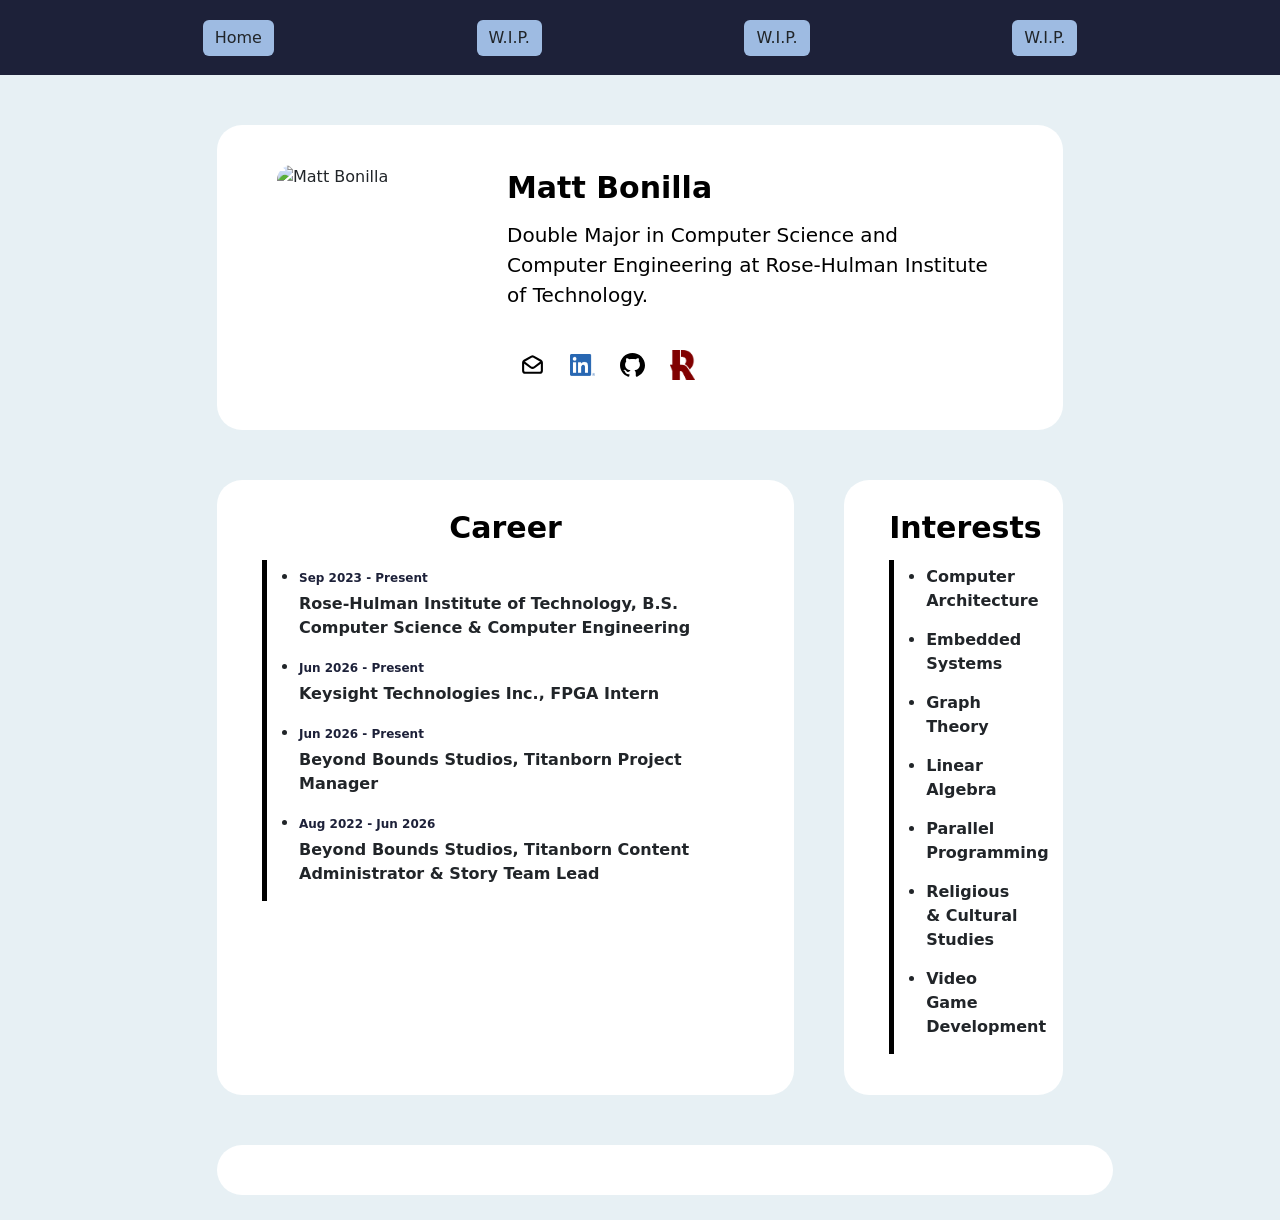
==== index.html @ 1f954455 "Refactored CSS & Added RHIT Icon" ====
<!DOCTYPE html>

<html lang="en" s>

    <!-- Head Wrapper -->
    <head>

        <!-- Encoding & Controll -->
        <meta charset="utf-8">
        <meta name="viewport" content="width=device-width, initial-scale=1">

        <!-- Bootstrap Framework -->
        <link href="https://cdn.jsdelivr.net/npm/bootstrap@5.3.8/dist/css/bootstrap.min.css" rel="stylesheet" integrity="sha384-sRIl4kxILFvY47J16cr9ZwB07vP4J8+LH7qKQnuqkuIAvNWLzeN8tE5YBujZqJLB" crossorigin="anonymous">

        <!-- CSS Scripts -->
        <!-- <link rel="stylesheet" href="/styles/details.css"> -->
        <link rel="stylesheet" href="./styles/main.css">

        <!-- Tab Bar Details -->
        <title> Welcome to my site! </title>

    </head>

    <!-- Body Wrapper -->
    <body class="mb-body">

        <!-- Navigation Bar -->
        <nav class="mb-navbar d-flex justify-content-evenly align-items-center">
            <button type="button" class="btn mb-navbar-button" onclick="scrollToSection('body-section-0')"> Home </button>
            <button type="button" class="btn mb-navbar-button" onclick="scrollToSection('body-section-1')"> W.I.P. </button>
            <button type="button" class="btn mb-navbar-button" onclick="scrollToSection('body-section-2')"> W.I.P. </button>
            <button type="button" class="btn mb-navbar-button" onclick="scrollToSection('body-section-3')"> W.I.P. </button>
        </nav>

        
        <!-- Body Content -->
        <div class="mb-body-container container-fluid" style="--bs-gutter-x: 0rem">

            <div class="mb-body-container-row">

                <!-- Intro / About Me-->
                <section class="mb-card-container-100 mb-card-visual container-fluid">
                    <div class="mb-body-container-row">
                        <img src="./images/self_portrait.jpg" alt="Matt Bonilla" title="Matt Bonilla" class="mb-img mb-img-square mb-img-square-cropped">
                        <section class="mb-am-text-container flex-grow-1">
                            <header class="mb-body-section-title"> Matt Bonilla </header>
                            <div class="d-flex flex-column">
                                <div class="mb-am-text mb-body-text"> Double Major in Computer Science and Computer Engineering at Rose-Hulman Institute of Technology. </div>
                                <nav class="mb-media-container" style="margin-top: 30px">
                                    
                                    <!-- Social Media Links & Icons -->
                                    <a href="mailto:mbonilla2023@gmail.com" title="Email" class="media-link">
                                        <img src="./images/email_icon.svg" alt="Email" class="media-icon">
                                    </a>
                                    <a href="https://www.linkedin.com/in/matthew-bonilla-7897b0318/" title="LinkedIn" class="media-link">
                                        <span class="linkedin-interactive">
                                            <img src="./images/LI-In-Bug.png" alt="LinkedIn" class="media-icon">
                                        </span> 
                                    </a>
                                    <a href="https://github.com/bonillml" title="GitHub" class="media-link">
                                        <img src="./images/GitHub_Invertocat_Black.svg" alt="GitHub" class="media-icon">
                                    </a>
                                    <a href="https://www.rose-hulman.edu/index.html" title="Rose-Hulman Institute of Technology" class="media-link">
                                        <img src="./images/RH_G_HiRes-RGB-1c.png" alt="Rose-Hulman Institute of Technology" class="media-icon">
                                    </a>
                                </nav>
                            </div>
                        </section>
                    </div>          
                </section>
            </div>

            <div class="mb-body-container-row">

                <!-- Career List -->
                <section class="mb-card-container-70 mb-card-visual mb-ci-list-container">
                    <header class="mb-body-section-title"> Career </header>
                    <ul class="mb-ci-list">
                        <li class="mb-ci-list-item">
                            <p class="mb-ci-date"> Sep 2023 - Present </p>
                            <p class="mb-ci-list-item-desc"> Rose-Hulman Institute of Technology, B.S. Computer Science & Computer Engineering</p>
                        </li>
                        <li class="mb-ci-list-item">
                            <p class="mb-ci-date"> Jun 2026 - Present </p>
                            <p class="mb-ci-list-item-desc"> Keysight Technologies Inc., FPGA Intern</p>
                        </li>
                        <li class="mb-ci-list-item">
                            <p class="mb-ci-date"> Jun 2026 - Present </p>
                            <p class="mb-ci-list-item-desc"> Beyond Bounds Studios, Titanborn Project Manager</p>
                        </li>
                        <li class="mb-ci-list-item">
                            <p class="mb-ci-date"> Aug 2022 - Jun 2026 </p>
                            <p class="mb-ci-list-item-desc"> Beyond Bounds Studios, Titanborn Content Administrator & Story Team Lead</p>
                        </li>
                    </ul>
                </section>

                <!-- Interests List -->
                <section class="mb-card-container-30 mb-card-visual mb-ci-list-container">
                    <header class="mb-body-section-title"> Interests </header>
                    <ul class="mb-ci-list">
                        <li class="mb-ci-list-item">
                            <p class="mb-ci-list-item-desc"> Computer Architecture</p>
                        </li>
                        <li class="mb-ci-list-item">
                            <p class="mb-ci-list-item-desc"> Embedded Systems</p>
                        </li>
                        <li class="mb-ci-list-item">
                            <p class="mb-ci-list-item-desc"> Graph Theory</p>
                        </li>
                        <li class="mb-ci-list-item">
                            <p class="mb-ci-list-item-desc"> Linear Algebra</p>
                        </li>
                        <li class="mb-ci-list-item">
                            <p class="mb-ci-list-item-desc"> Parallel Programming</p>
                        </li>
                        <li class="mb-ci-list-item">
                            <p class="mb-ci-list-item-desc"> Religious & Cultural Studies </p>
                        </li>
                        <li class="mb-ci-list-item">
                            <p class="mb-ci-list-item-desc"> Video Game Development</p>
                        </li>
                    </ul>
                </section>
            </div>

            <section class="mb-card-container-100 mb-card-visual container-fluid"> 

            </section>
        </div>

        <script>
            function scrollToSection(id) 
            {
                document.getElementById(id).scrollIntoView(
                {
                    behavior: 'smooth',
                    block: 'start'
                });
            }
        </script>   
    </body>



</html>
---- styles/details.css ----
/* Background Colors: Lights and Whites */

.bg-beige
{
    background-color: #f9f1e4;
}

.bg-gray
{
    background-color: #808080;
}

/* Background Colors: Blues */

.bg-blue-dark
{
    background-color: #161925;
}

.bg-blue-gray
{
    background-color: #7ea5e1;
}

.bg-blue-green
{
    background-color: #406e8e;
}

.bg-blue-navy
{
    background-color: #03396c;
}

/* Font Detailing */

.faculty-glyphic-regular 
{
    font-family: "Faculty Glyphic", sans-serif;
    font-weight: 400;
    font-style: normal;
}

.header-font-size
{
    font-size: 150%;
}

.normal-font-size
{
    font-size: 100%
}

.small-font-size
{
    font-size: 50%;
}

@media (min-width: 376px) 
{
    .header-font-size
    {
        font-size: 200%;
    }

    .normal-font-size
    {
        font-size: 150%
    }

    .small-font-size
    {
        font-size: 100%;
    }
}
---- styles/main.css ----
/* CLASSES (.) */

/* Top-of-page Navigation Bar */
.mb-navbar
{
    background-color: rgb(29, 33, 57);
    height: 75px;
    margin-bottom: 25px;
    max-width: 100vw;
    max-height: 75px;
    width: 100vw;
}

.mb-navbar-button
{
    background-color: rgb(158, 187, 226);
    border-color: black;
    border-width: 0px;
    
}

.mb-navbar-button:hover
{
    background-color: rgb(175, 133, 181);
    border-color: black;
    border-width: 0px;
    
}

/* High-Level Content Containers */

.mb-body 
{
    background-color: rgb(231, 240, 244);
    max-width: 100vw;
}

.mb-body-container
{
    display: flex;
    flex-direction: column;
    flex-wrap: wrap;
    padding: 0px 15vw;
    max-width: 100%;
}

.mb-body-container-row
{
    display: flex;
    flex-direction: row;
    flex-wrap: nowrap;
    max-width: 100%;
}

.mb-body-section-even
{
    background-color: rgb(231, 240, 244);
}

.mb-body-section-odd
{
    background-color: rgb(64, 73, 123);
}

.mb-body-section-title
{
    color: black;
    font-size: 30px;
    font-weight: bold;
    margin: 0px auto; 
    margin-bottom: 10px;
    max-width: 100%;
}

.mb-body-text
{
    color: black;
    font-size: 20px;
    font-weight: 400;
}

.mb-content-container
{
    padding: 0px 1.5vw 0px 1.5vw;
}

@media screen and (max-width: 768px) 
{
    .mb-body-container
    {
        padding: 0px 10vw;
    }

    .mb-body-container-row
    {
        align-items: center;
        flex-direction: column;
    }

    .mb-body-section-title
    {
        font-size: 25px;
        margin: 0px auto;
        text-align: center;
    }

    .mb-body-text
    {
        font-size: 15px;
    }
}

/* Home Page Card Visuals */

.mb-card-visual
{
    background-color: white;
    border-radius: 25px;
    padding: 25px 45px;
    margin: 25px 25px;
}

.mb-card-container-100
{
    max-width: calc(70vw * 1);
    width: calc(70vw * 1);
}

.mb-card-container-75
{
    max-width: calc(70vw * 0.75 - 50px);
    width: calc(70vw * 0.75 - 50px);
}

.mb-card-container-70
{
    max-width: calc(70vw * 0.7 - 50px);
    width: calc(70vw * 0.7 - 50px);
}

.mb-card-container-50
{
    max-width: calc(70vw * 0.5 - 50px);
    width: calc(70vw * 0.5 - 50px);
}
.mb-card-container-30
{
    max-width: calc(70vw * 0.3 - 50px);
    width: calc(70vw * 0.3 - 50px);
}

.mb-card-container-25
{
    max-width: calc(70vw * 0.25 - 50px);
    width: calc(70vw * 0.25 - 50px);
}

@media screen and (max-width: 768px)
{

    .mb-card-visual
    {
        padding: 25px 25px;
    }

    .mb-card-container-100, .mb-card-container-75, .mb-card-container-70, .mb-card-container-50, .mb-card-container-30, .mb-card-container-25
    {
        max-width: calc(80vw * 1);
        width: calc(80vw * 1);;
    }
}

/* About Me Section */

.mb-am-text
{
    max-width: 50vw;
    overflow-wrap: break-word;
}

.mb-am-text-container
{
    margin: 15px;
    max-width: 100%;
}

@media screen and (max-width: 768px)
{

    .mb-am-text
    {
        margin: 0px auto;
        max-width: 75vw;
        text-align: center;
    }

    .mb-am-text-container
    {
        margin: 15px;
    }
}

/* Images */

.mb-img 
{
    border-radius: 15px;
    margin: 15px;
    width: 100%;
}

.mb-img-square 
{
    aspect-ratio: 1;
    max-height: 200px;
    max-width: 200px;
}

.mb-img-square-full
{
    object-fit: fill;
}

.mb-img-square-cropped
{
    object-fit: cover;
    object-position: center center;
}

@media screen and (max-width: 768px)
{
    .mb-img
    {
        margin: 0px 1.5vw;
        margin-top: 25px;
    }
}

/* Contact Me / Social Medias */

.mb-media-container
{
    display: flex;
    flex-direction: row;
    justify-content: left;
    max-width: 100%;
}

.media-icon
{
    min-width: 21px;
    width: 25px;
}

.linkedin-interactive
{
    align-items: center;
    cursor: pointer !important;
    display:inline-flex;
    justify-content: center;
    pointer-events: none;
}

.media-link
{
    align-items: center;
    aspect-ratio: 1;
    border: 2px solid transparent;
    border-radius: 50%;
    display: inline-flex;
    justify-content: center;
    transition: border-color 0.3s ease, background-color 0.3s ease;
    width: 50px;
}

.media-link:hover, .media-link:focus
{
    background-color: rgba(0, 0, 0, 0.05);
    border-color: black;
    outline: none;
}

@media screen and (max-width: 768px) 
{
    .mb-media-container
    {
        justify-content: center;
    }
}

/* Careers & Interests */

.mb-ci-date 
{
    color: rgb(29, 33, 57);
    font-size: 12px;
    font-weight: bold;
    margin: 5px 0px
}

.mb-ci-list 
{
    border-left-color: black;
    border-left-style: solid;
    border-left-width: 5px;
}

.mb-ci-list-item 
{
    margin-bottom: 15px;
    max-width: 50vw;
}

.mb-ci-list-item-desc 
{

    font-size: 16px;
    font-weight: bold;
    margin: 5px 0px;
}

.mb-ci-list-container 
{

    /* align-items: center; */
    display: flex;
    flex: 1 1 0;
    flex-direction: column;
}

@media screen and (max-width: 768px)
{
    .mb-ci-list-container
    {
        align-items: start;
    }
}

/* IDs (#) */
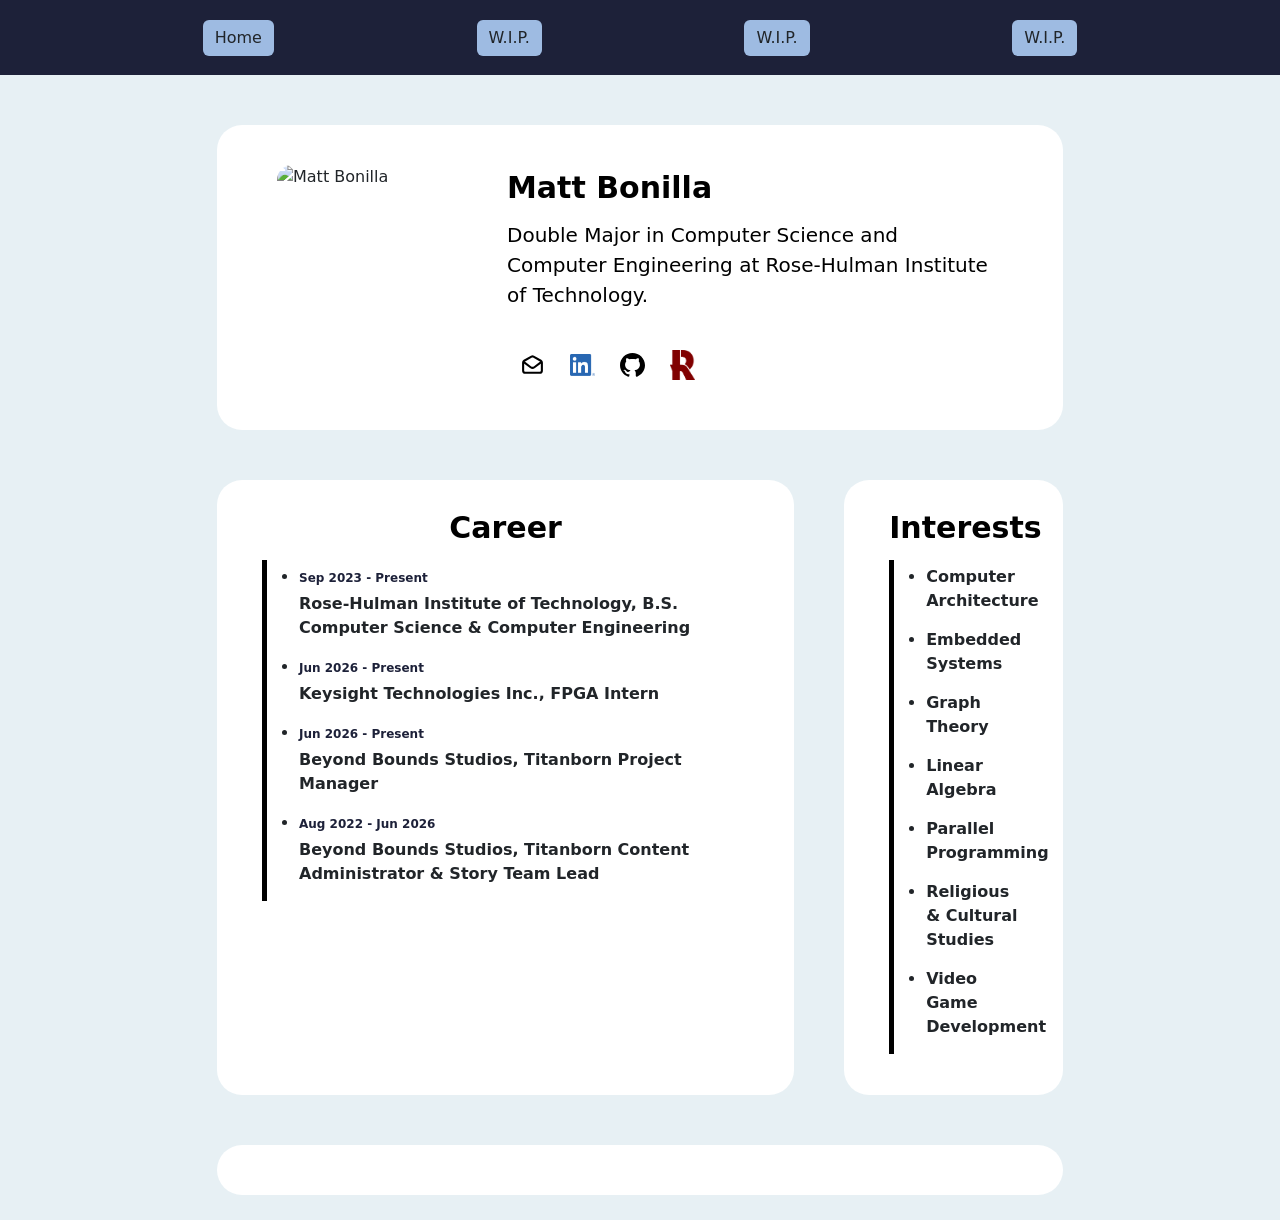
==== commit 914776ac: "Added Scroll-to-Top button" ====
--- a/index.html
+++ b/index.html
@@ -22,15 +22,20 @@
     </head>
 
     <!-- Body Wrapper -->
-    <body class="mb-body">
+    <body id="HomePage" class="mb-body">
 
         <!-- Navigation Bar -->
         <nav class="mb-navbar d-flex justify-content-evenly align-items-center">
-            <button type="button" class="btn mb-navbar-button" onclick="scrollToSection('body-section-0')"> Home </button>
+            <button type="button" class="btn mb-navbar-button" onclick="scrollToSection('HomePage')"> Home </button>
             <button type="button" class="btn mb-navbar-button" onclick="scrollToSection('body-section-1')"> W.I.P. </button>
             <button type="button" class="btn mb-navbar-button" onclick="scrollToSection('body-section-2')"> W.I.P. </button>
             <button type="button" class="btn mb-navbar-button" onclick="scrollToSection('body-section-3')"> W.I.P. </button>
         </nav>
+
+        <!-- Back-to-Top Button -->
+        <button type="button" id="mb-back-to-top-btn" class="btn" onclick="scrollToTop('mb-back-to-top-btn', 'HomePage')">
+            Back to Top
+        </button>
 
         
         <!-- Body Content -->
@@ -124,20 +129,67 @@
                 </section>
             </div>
 
-            <section class="mb-card-container-100 mb-card-visual container-fluid"> 
-
-            </section>
+            <div class="mb-body-container-row">
+                <section class="mb-card-container-100 mb-card-visual container-fluid"> 
+                    
+                </section>
+            </div>
         </div>
 
         <script>
-            function scrollToSection(id) 
-            {
+
+            // Global Variables
+            let disableScrollListener = false;
+            let lastScrollY = window.scrollY;
+            let scrollUpDist = 0;
+            const toTopBtnScrollThresh = 100;
+
+            function scrollToSection(id) {
                 document.getElementById(id).scrollIntoView(
                 {
                     behavior: 'smooth',
                     block: 'start'
                 });
             }
+
+            function scrollToTop(selfId, targetId) {
+                disableScrollListener = true;
+                scrollToSection(targetId);
+                scrollUpDist = 0;
+                document.getElementById(selfId).classList.remove('visible');
+
+                setTimeout(() => {
+                    disableScrollListener = false;
+                    lastScrollY = window.scrollY;
+                }, 500);
+            }
+
+            // Back-to-Top button appears after user scrolls up
+            window.addEventListener('scroll', () => {
+                if (disableScrollListener) return;
+
+                const toTopBtn = document.querySelector('#mb-back-to-top-btn');
+                const curScrollY = window.scrollY;
+
+                if (curScrollY < lastScrollY) {
+                    scrollUpDist += lastScrollY - curScrollY;
+                }
+                else {
+                    scrollUpDist = 0;
+                    toTopBtn.classList.remove('visible');
+                }
+
+                if ((scrollUpDist > toTopBtnScrollThresh) && (curScrollY > 100)) {
+                    toTopBtn.classList.add('visible');
+                }
+
+                if (curScrollY <= 100) {
+                    scrollUpDist = 0;
+                    toTopBtn.classList.remove('visible');
+                }
+
+                lastScrollY = curScrollY;
+            });
         </script>   
     </body>
 
--- a/styles/main.css
+++ b/styles/main.css
@@ -336,4 +336,35 @@
     }
 }
 
-/* IDs (#) */+/* IDs (#) */
+
+#mb-back-to-top-btn
+{
+    background-color: rgb(158, 187, 226);
+    border: solid;
+    border-width: 3px;
+    border-radius: 30px;
+    cursor: pointer;
+    font-size: 20px;
+    font-weight: 550;
+    left: 50%;
+    opacity: 0;
+    padding: 15px 25px;
+    pointer-events: none;
+    position: fixed;
+    transform: translateX(-50%);
+    transition: opacity 0.3s ease, background-color 0.3s ease;
+    top: 90px;
+    z-index: 999;
+}
+
+#mb-back-to-top-btn:hover 
+{
+    background-color: rgb(175, 133, 181);
+}
+
+#mb-back-to-top-btn.visible
+{
+    opacity: 1;
+    pointer-events: auto;
+}
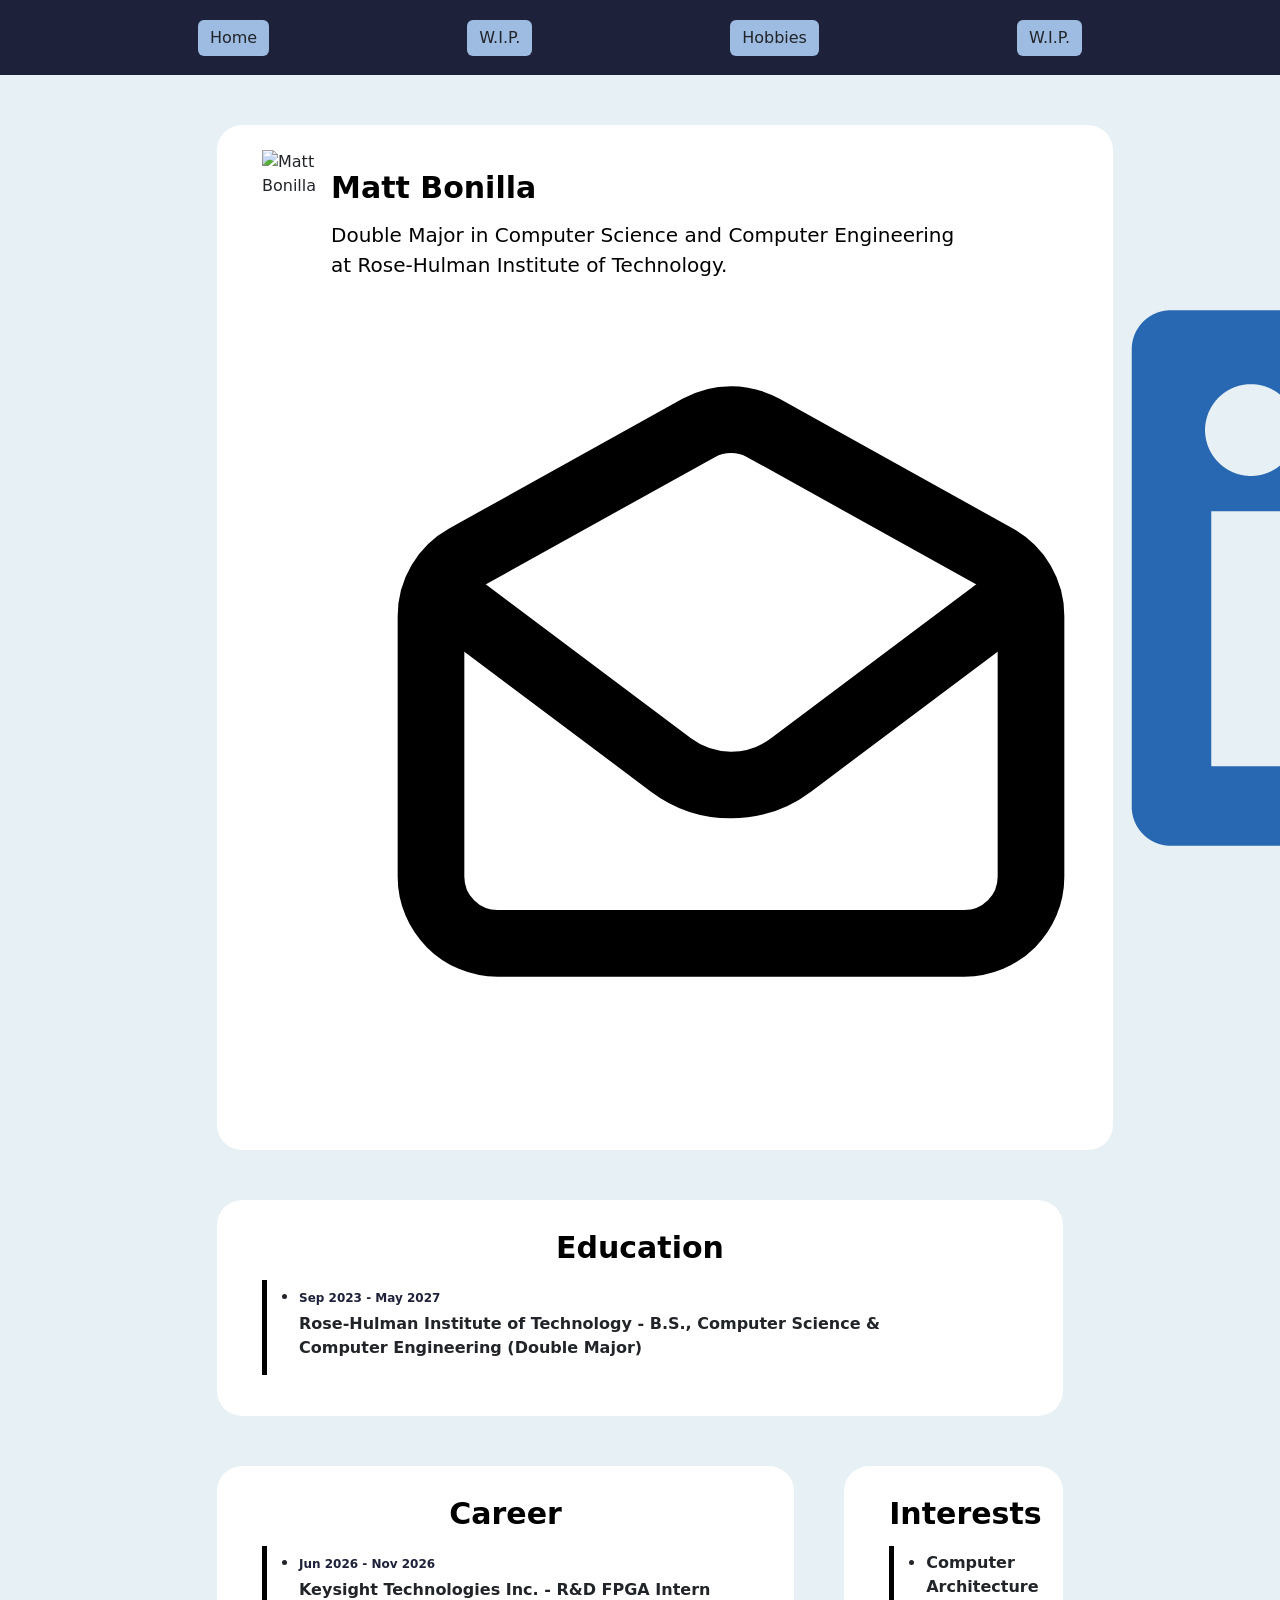
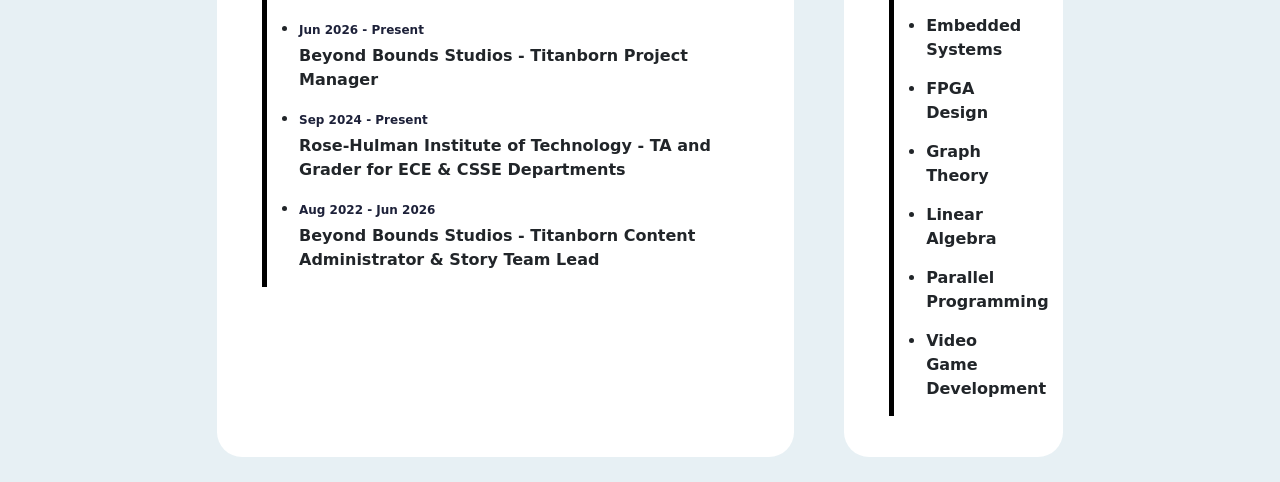
==== commit 9c9076db: "Added "Education" Section" ====
--- a/index.html
+++ b/index.html
@@ -15,6 +15,7 @@
         <!-- CSS Scripts -->
         <!-- <link rel="stylesheet" href="/styles/details.css"> -->
         <link rel="stylesheet" href="./styles/main.css">
+        <link rel="stylesheet" href="./styles/media.css">
 
         <!-- Tab Bar Details -->
         <title> Welcome to my site! </title>
@@ -26,10 +27,10 @@
 
         <!-- Navigation Bar -->
         <nav class="mb-navbar d-flex justify-content-evenly align-items-center">
-            <button type="button" class="btn mb-navbar-button" onclick="scrollToSection('HomePage')"> Home </button>
-            <button type="button" class="btn mb-navbar-button" onclick="scrollToSection('body-section-1')"> W.I.P. </button>
-            <button type="button" class="btn mb-navbar-button" onclick="scrollToSection('body-section-2')"> W.I.P. </button>
-            <button type="button" class="btn mb-navbar-button" onclick="scrollToSection('body-section-3')"> W.I.P. </button>
+            <a href="index.html"><button type="button" class="btn mb-navbar-button"> Home </button></a> 
+            <button type="button" class="btn mb-navbar-button"> W.I.P. </button>
+            <a href="hobbies.html"><button type="button" class="btn mb-navbar-button" > Hobbies </button></a> 
+            <button type="button" class="btn mb-navbar-button"> W.I.P. </button>
         </nav>
 
         <!-- Back-to-Top Button -->
@@ -75,6 +76,19 @@
                 </section>
             </div>
 
+            <!-- Education -->
+            <div class="mb-body-container-row">
+                <section class="mb-card-container-100 mb-card-visual mb-ci-list-container"> 
+                    <header class="mb-body-section-title"> Education </header>
+                    <ul class="mb-ci-list">
+                        <li class="mb-ci-list-item">
+                            <p class="mb-ci-date"> Sep 2023 - May 2027 </p>
+                            <p class="mb-ci-list-item-desc"> Rose-Hulman Institute of Technology - B.S., Computer Science & Computer Engineering (Double Major) </p>
+                        </li>
+                    </ul>
+                </section>
+            </div>
+
             <div class="mb-body-container-row">
 
                 <!-- Career List -->
@@ -82,20 +96,20 @@
                     <header class="mb-body-section-title"> Career </header>
                     <ul class="mb-ci-list">
                         <li class="mb-ci-list-item">
-                            <p class="mb-ci-date"> Sep 2023 - Present </p>
-                            <p class="mb-ci-list-item-desc"> Rose-Hulman Institute of Technology, B.S. Computer Science & Computer Engineering</p>
+                            <p class="mb-ci-date"> Jun 2026 - Nov 2026 </p>
+                            <p class="mb-ci-list-item-desc"> Keysight Technologies Inc. - R&D FPGA Intern</p>
                         </li>
                         <li class="mb-ci-list-item">
                             <p class="mb-ci-date"> Jun 2026 - Present </p>
-                            <p class="mb-ci-list-item-desc"> Keysight Technologies Inc., FPGA Intern</p>
-                        </li>
-                        <li class="mb-ci-list-item">
-                            <p class="mb-ci-date"> Jun 2026 - Present </p>
-                            <p class="mb-ci-list-item-desc"> Beyond Bounds Studios, Titanborn Project Manager</p>
+                            <p class="mb-ci-list-item-desc"> Beyond Bounds Studios - Titanborn Project Manager</p>
+                        </li>
+                        <li class="mb-ci-list-item">
+                            <p class="mb-ci-date"> Sep 2024 - Present </p>
+                            <p class="mb-ci-list-item-desc"> Rose-Hulman Institute of Technology - TA and Grader for ECE & CSSE Departments</p>
                         </li>
                         <li class="mb-ci-list-item">
                             <p class="mb-ci-date"> Aug 2022 - Jun 2026 </p>
-                            <p class="mb-ci-list-item-desc"> Beyond Bounds Studios, Titanborn Content Administrator & Story Team Lead</p>
+                            <p class="mb-ci-list-item-desc"> Beyond Bounds Studios - Titanborn Content Administrator & Story Team Lead</p>
                         </li>
                     </ul>
                 </section>
@@ -111,6 +125,9 @@
                             <p class="mb-ci-list-item-desc"> Embedded Systems</p>
                         </li>
                         <li class="mb-ci-list-item">
+                            <p class="mb-ci-list-item-desc"> FPGA Design</p>
+                        </li>
+                        <li class="mb-ci-list-item">
                             <p class="mb-ci-list-item-desc"> Graph Theory</p>
                         </li>
                         <li class="mb-ci-list-item">
@@ -120,18 +137,9 @@
                             <p class="mb-ci-list-item-desc"> Parallel Programming</p>
                         </li>
                         <li class="mb-ci-list-item">
-                            <p class="mb-ci-list-item-desc"> Religious & Cultural Studies </p>
-                        </li>
-                        <li class="mb-ci-list-item">
                             <p class="mb-ci-list-item-desc"> Video Game Development</p>
                         </li>
                     </ul>
-                </section>
-            </div>
-
-            <div class="mb-body-container-row">
-                <section class="mb-card-container-100 mb-card-visual container-fluid"> 
-                    
                 </section>
             </div>
         </div>
--- a/styles/main.css
+++ b/styles/main.css
@@ -8,7 +8,7 @@
     margin-bottom: 25px;
     max-width: 100vw;
     max-height: 75px;
-    width: 100vw;
+    width: 100%;
 }
 
 .mb-navbar-button
@@ -79,6 +79,13 @@
     font-weight: 400;
 }
 
+.mb-body-text-small 
+{
+    color: black;
+    font-size: 15px;
+    font-weight: 400;
+}
+
 .mb-content-container
 {
     padding: 0px 1.5vw 0px 1.5vw;
@@ -200,41 +207,7 @@
     }
 }
 
-/* Images */
-
-.mb-img 
-{
-    border-radius: 15px;
-    margin: 15px;
-    width: 100%;
-}
-
-.mb-img-square 
-{
-    aspect-ratio: 1;
-    max-height: 200px;
-    max-width: 200px;
-}
-
-.mb-img-square-full
-{
-    object-fit: fill;
-}
-
-.mb-img-square-cropped
-{
-    object-fit: cover;
-    object-position: center center;
-}
-
-@media screen and (max-width: 768px)
-{
-    .mb-img
-    {
-        margin: 0px 1.5vw;
-        margin-top: 25px;
-    }
-}
+
 
 /* Contact Me / Social Medias */
 
@@ -246,39 +219,6 @@
     max-width: 100%;
 }
 
-.media-icon
-{
-    min-width: 21px;
-    width: 25px;
-}
-
-.linkedin-interactive
-{
-    align-items: center;
-    cursor: pointer !important;
-    display:inline-flex;
-    justify-content: center;
-    pointer-events: none;
-}
-
-.media-link
-{
-    align-items: center;
-    aspect-ratio: 1;
-    border: 2px solid transparent;
-    border-radius: 50%;
-    display: inline-flex;
-    justify-content: center;
-    transition: border-color 0.3s ease, background-color 0.3s ease;
-    width: 50px;
-}
-
-.media-link:hover, .media-link:focus
-{
-    background-color: rgba(0, 0, 0, 0.05);
-    border-color: black;
-    outline: none;
-}
 
 @media screen and (max-width: 768px) 
 {
@@ -358,10 +298,14 @@
     z-index: 999;
 }
 
-#mb-back-to-top-btn:hover 
-{
-    background-color: rgb(175, 133, 181);
-}
+@media screen and (min-width: 768px)
+{
+    #mb-back-to-top-btn:hover 
+    {
+        background-color: rgb(175, 133, 181);
+    }
+}
+
 
 #mb-back-to-top-btn.visible
 {
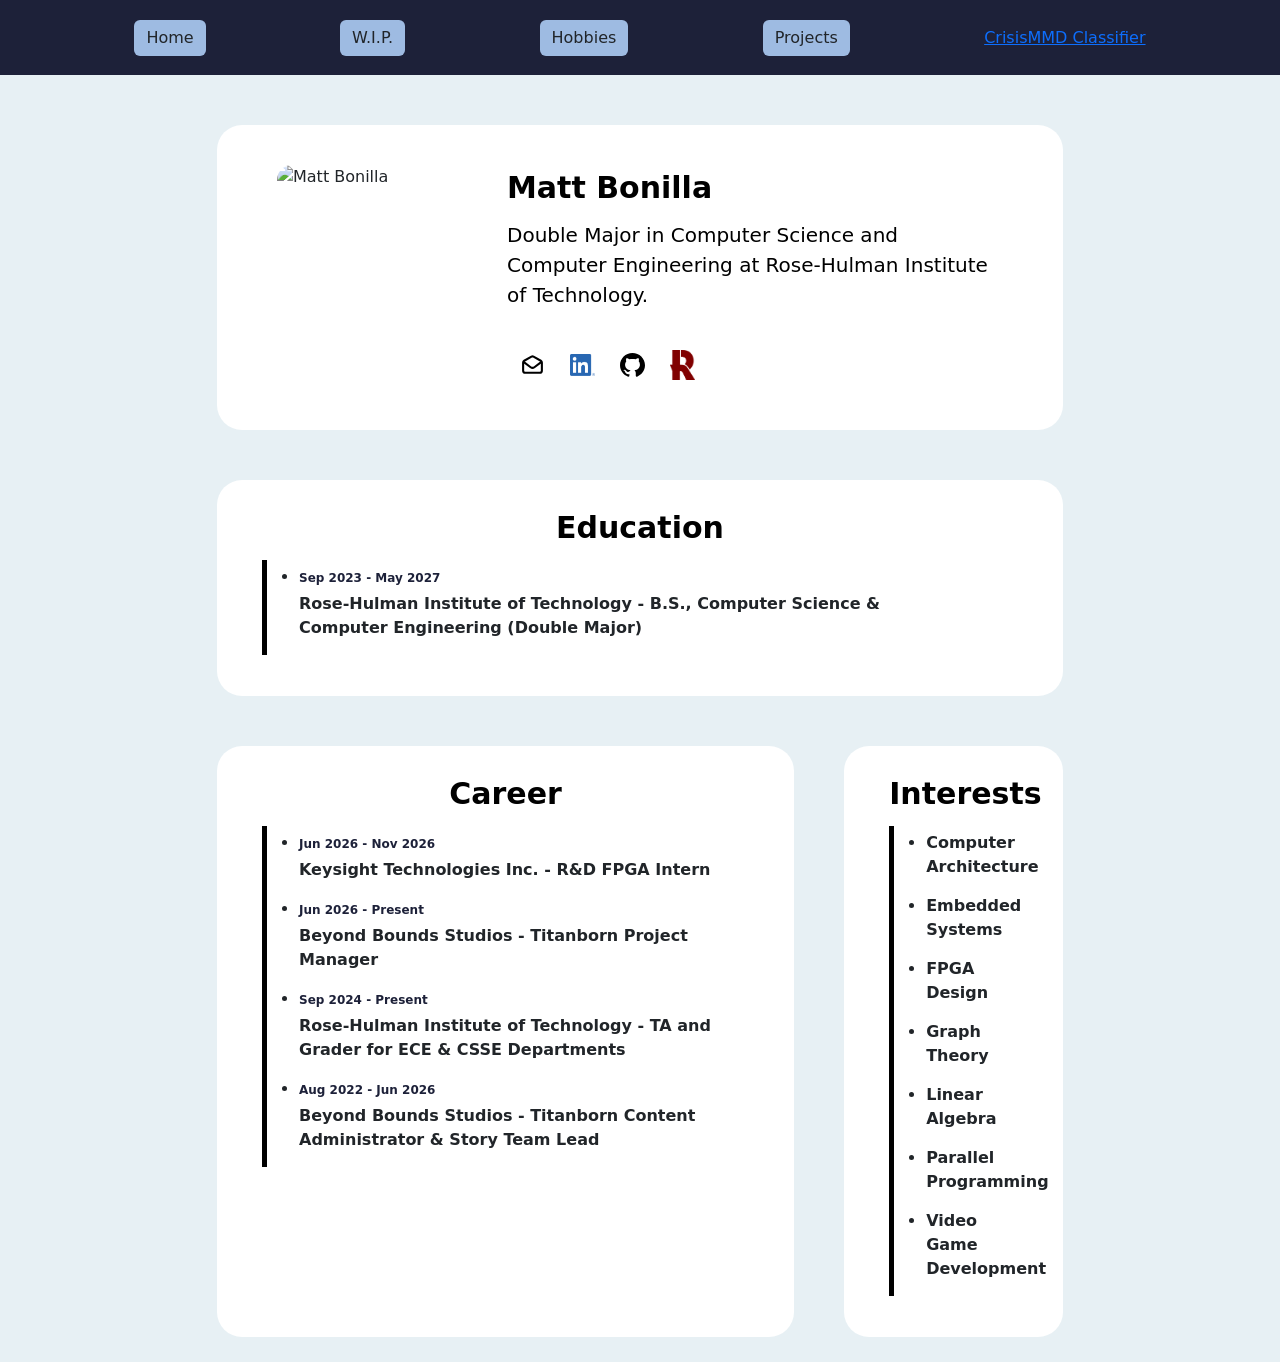
==== commit ef8ae83f: "Added CSSE416 Final project" ====
--- a/index.html
+++ b/index.html
@@ -30,7 +30,10 @@
             <a href="index.html"><button type="button" class="btn mb-navbar-button"> Home </button></a> 
             <button type="button" class="btn mb-navbar-button"> W.I.P. </button>
             <a href="hobbies.html"><button type="button" class="btn mb-navbar-button" > Hobbies </button></a> 
-            <button type="button" class="btn mb-navbar-button"> W.I.P. </button>
+            <button type="button" class="btn mb-navbar-button" data-bs-toggle="menu"> Projects </button>
+            <div class="menu">
+                <a class="menu-item" href="crisismmd.html"> CrisisMMD Classifier </a>
+            </div>
         </nav>
 
         <!-- Back-to-Top Button -->
--- a/styles/media.css
+++ b/styles/media.css
@@ -0,0 +1,85 @@
+/* Images */
+
+.mb-img 
+{
+    border-radius: 15px;
+    margin: 15px;
+    width: 100%;
+}
+
+.mb-img-square 
+{
+    aspect-ratio: 1;
+    max-height: 200px;
+    max-width: 200px;
+}
+
+.mb-img-square-full
+{
+    object-fit: fill;
+}
+
+.mb-img-square-cropped
+{
+    object-fit: cover;
+    object-position: center center;
+}
+
+@media screen and (max-width: 768px)
+{
+    .mb-img
+    {
+        margin: 0px 1.5vw;
+        margin-top: 25px;
+    }
+}
+
+/* Contact Me / Social Medias */
+
+.media-icon
+{
+    min-width: 21px;
+    width: 25px;
+}
+
+.linkedin-interactive
+{
+    align-items: center;
+    cursor: pointer !important;
+    display:inline-flex;
+    justify-content: center;
+    pointer-events: none;
+}
+
+.media-link
+{
+    align-items: center;
+    aspect-ratio: 1;
+    border: 2px solid transparent;
+    border-radius: 50%;
+    display: inline-flex;
+    justify-content: center;
+    transition: border-color 0.3s ease, background-color 0.3s ease;
+    width: 50px;
+}
+
+.media-link:hover, .media-link:focus
+{
+    background-color: rgba(0, 0, 0, 0.05);
+    border-color: black;
+    outline: none;
+}
+
+/* Spotify Embed */
+
+.spotify-embed
+{
+    border-radius: 12px;
+    margin-top: 45px;
+    max-height: 50vh;
+    min-height: 352px;
+    overflow: auto;
+    resize: vertical;
+
+    width: 100%;
+}
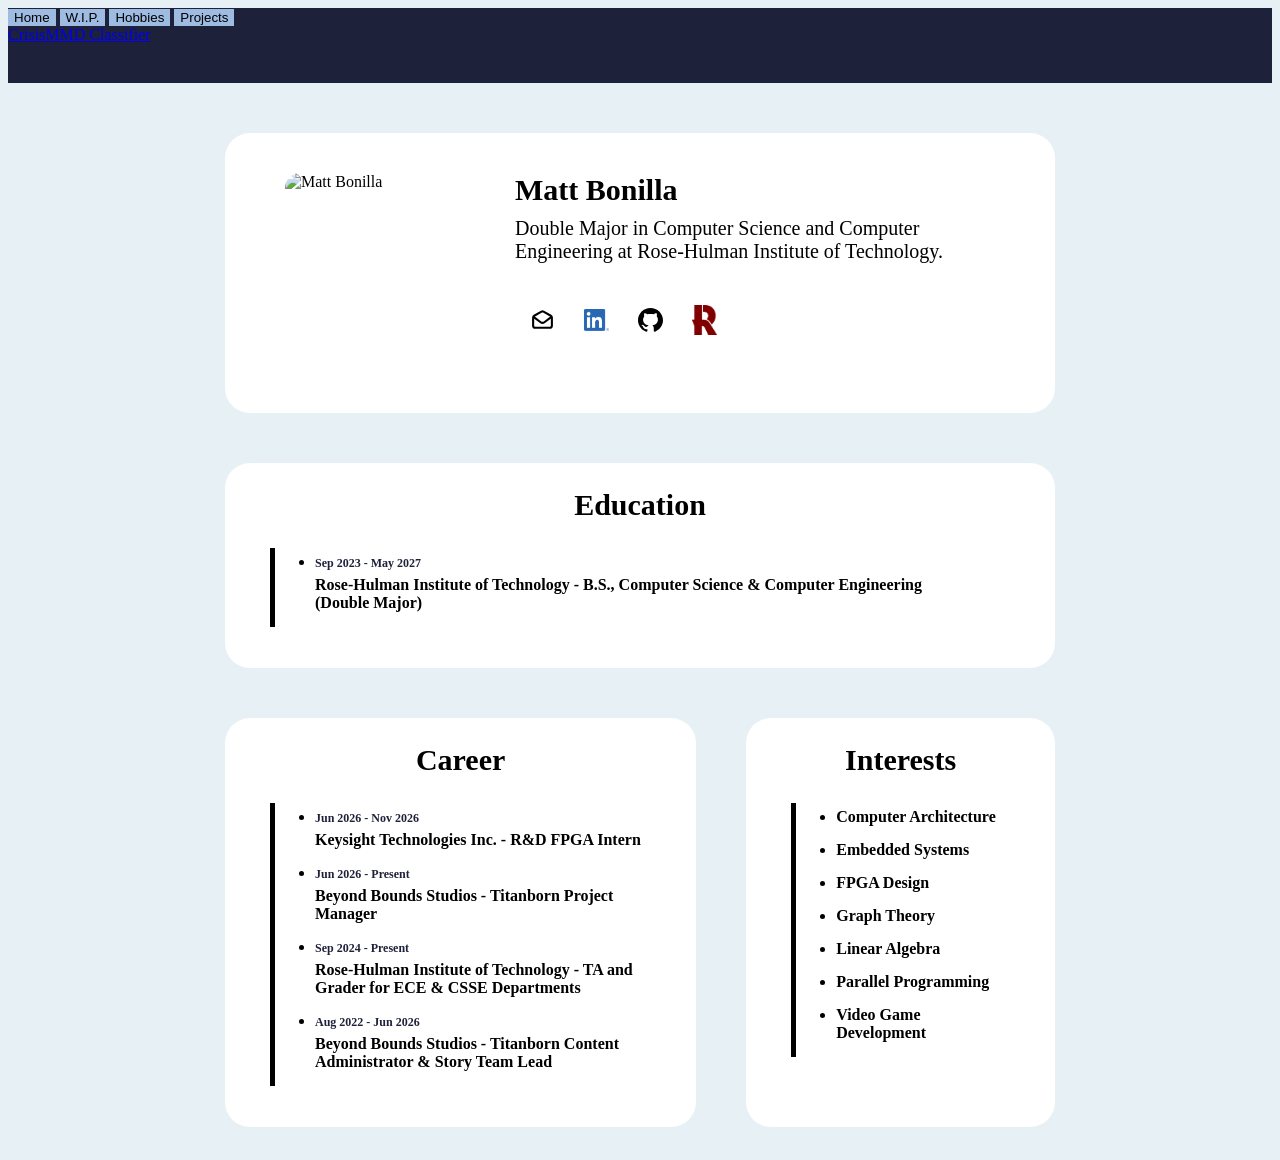
==== commit 4a6bd212: "Updated Bootstrap" ====
--- a/index.html
+++ b/index.html
@@ -10,7 +10,10 @@
         <meta name="viewport" content="width=device-width, initial-scale=1">
 
         <!-- Bootstrap Framework -->
-        <link href="https://cdn.jsdelivr.net/npm/bootstrap@5.3.8/dist/css/bootstrap.min.css" rel="stylesheet" integrity="sha384-sRIl4kxILFvY47J16cr9ZwB07vP4J8+LH7qKQnuqkuIAvNWLzeN8tE5YBujZqJLB" crossorigin="anonymous">
+        <!-- <link href="https://cdn.jsdelivr.net/npm/bootstrap@5.3.8/dist/css/bootstrap.min.css" rel="stylesheet" integrity="sha384-sRIl4kxILFvY47J16cr9ZwB07vP4J8+LH7qKQnuqkuIAvNWLzeN8tE5YBujZqJLB" crossorigin="anonymous"> -->
+        <link href="https://cdn.jsdelivr.net/npm/bootstrap@6.0.0-alpha.1/dist/css/bootstrap.min.css" rel="stylesheet" integrity="sha384-B/GM4XqrwHnWXNOWMbloTmrYXZg10cakYGmpfsR/bbzQ6JAJI4ihuyADKLnBgrCe" crossorigin="anonymous">
+        <script type="module" src="https://cdn.jsdelivr.net/npm/bootstrap@6.0.0-alpha.1/dist/js/bootstrap.bundle.min.js" integrity="sha384-1a/pXj49ZQ1aHEmrJ+gMw1otqoVsYwlEnlD8mIfY2TV03r20Y0CN7uqx1tQogjPL" crossorigin="anonymous"></script>
+
 
         <!-- CSS Scripts -->
         <!-- <link rel="stylesheet" href="/styles/details.css"> -->
@@ -30,7 +33,7 @@
             <a href="index.html"><button type="button" class="btn mb-navbar-button"> Home </button></a> 
             <button type="button" class="btn mb-navbar-button"> W.I.P. </button>
             <a href="hobbies.html"><button type="button" class="btn mb-navbar-button" > Hobbies </button></a> 
-            <button type="button" class="btn mb-navbar-button" data-bs-toggle="menu"> Projects </button>
+            <button type="button" class="btn mb-navbar-button" data-bs-toggle="menu" aria-expanded="false"> Projects </button>
             <div class="menu">
                 <a class="menu-item" href="crisismmd.html"> CrisisMMD Classifier </a>
             </div>
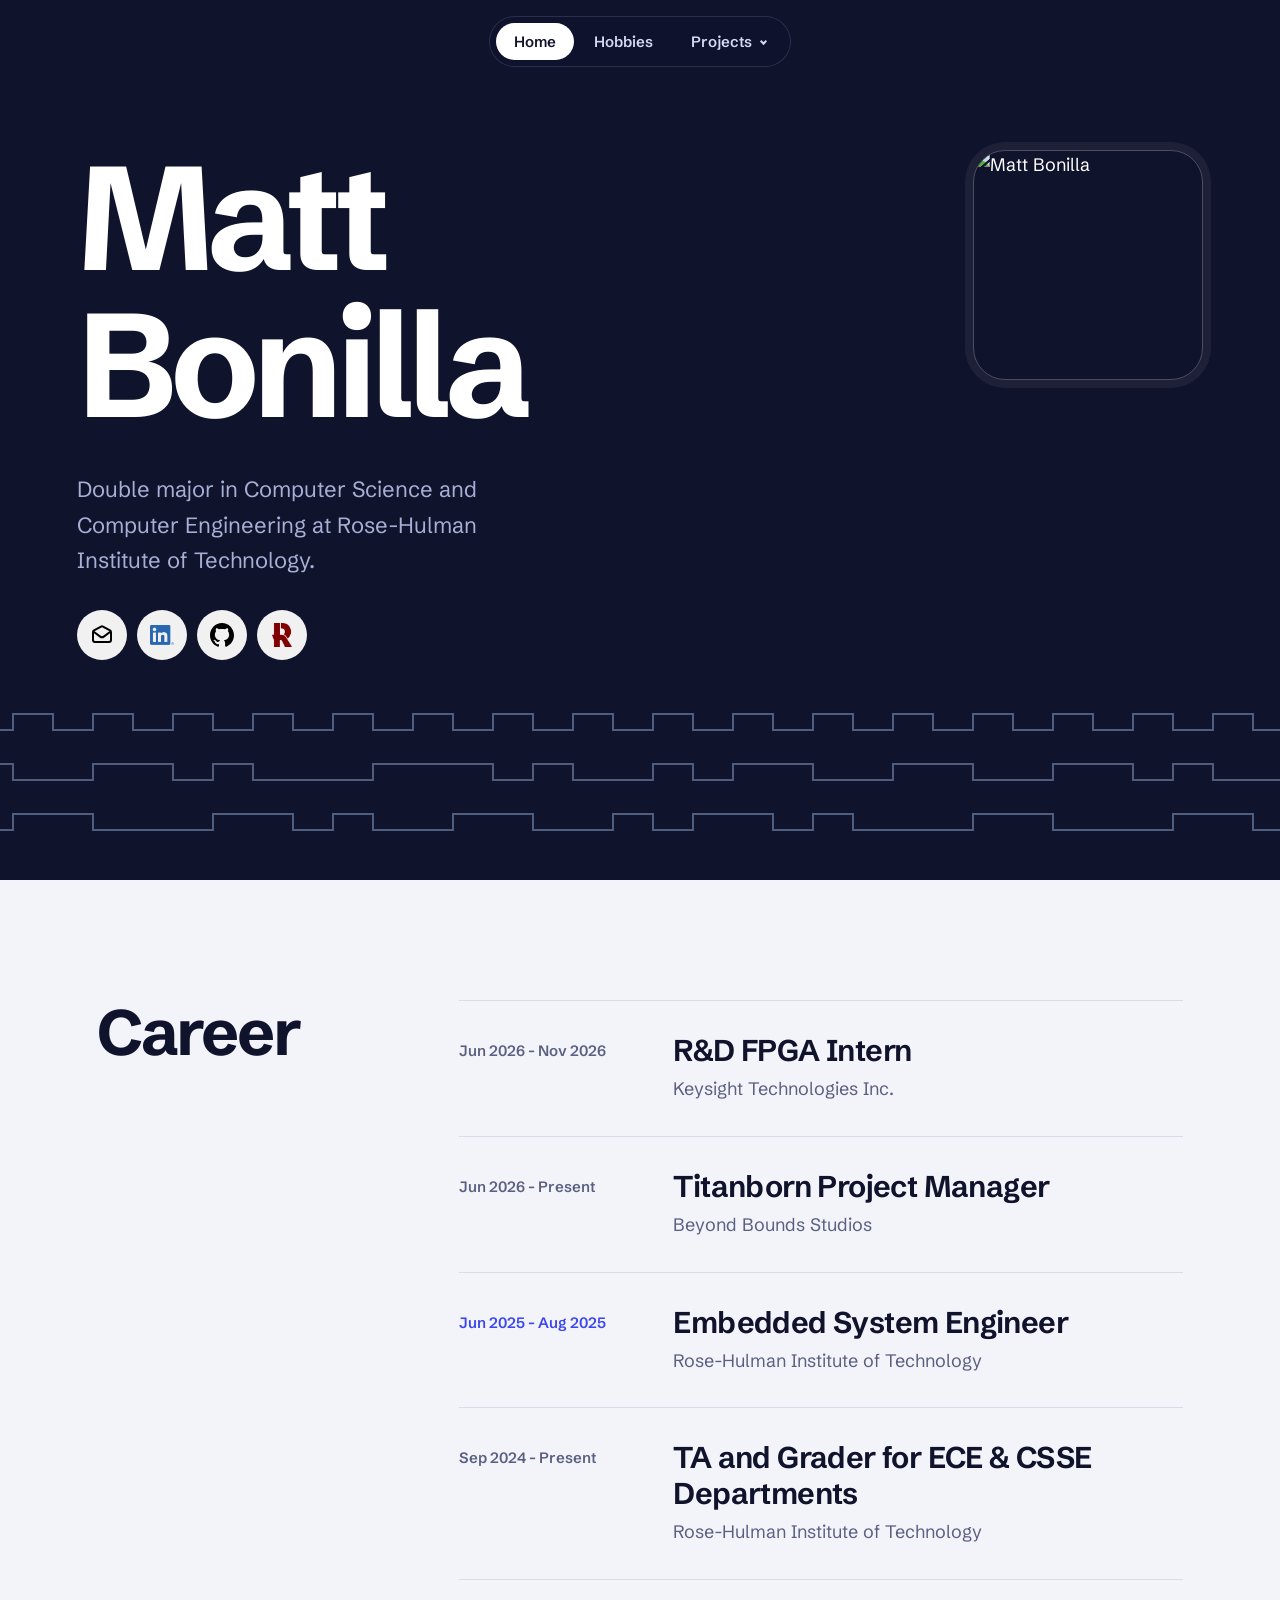
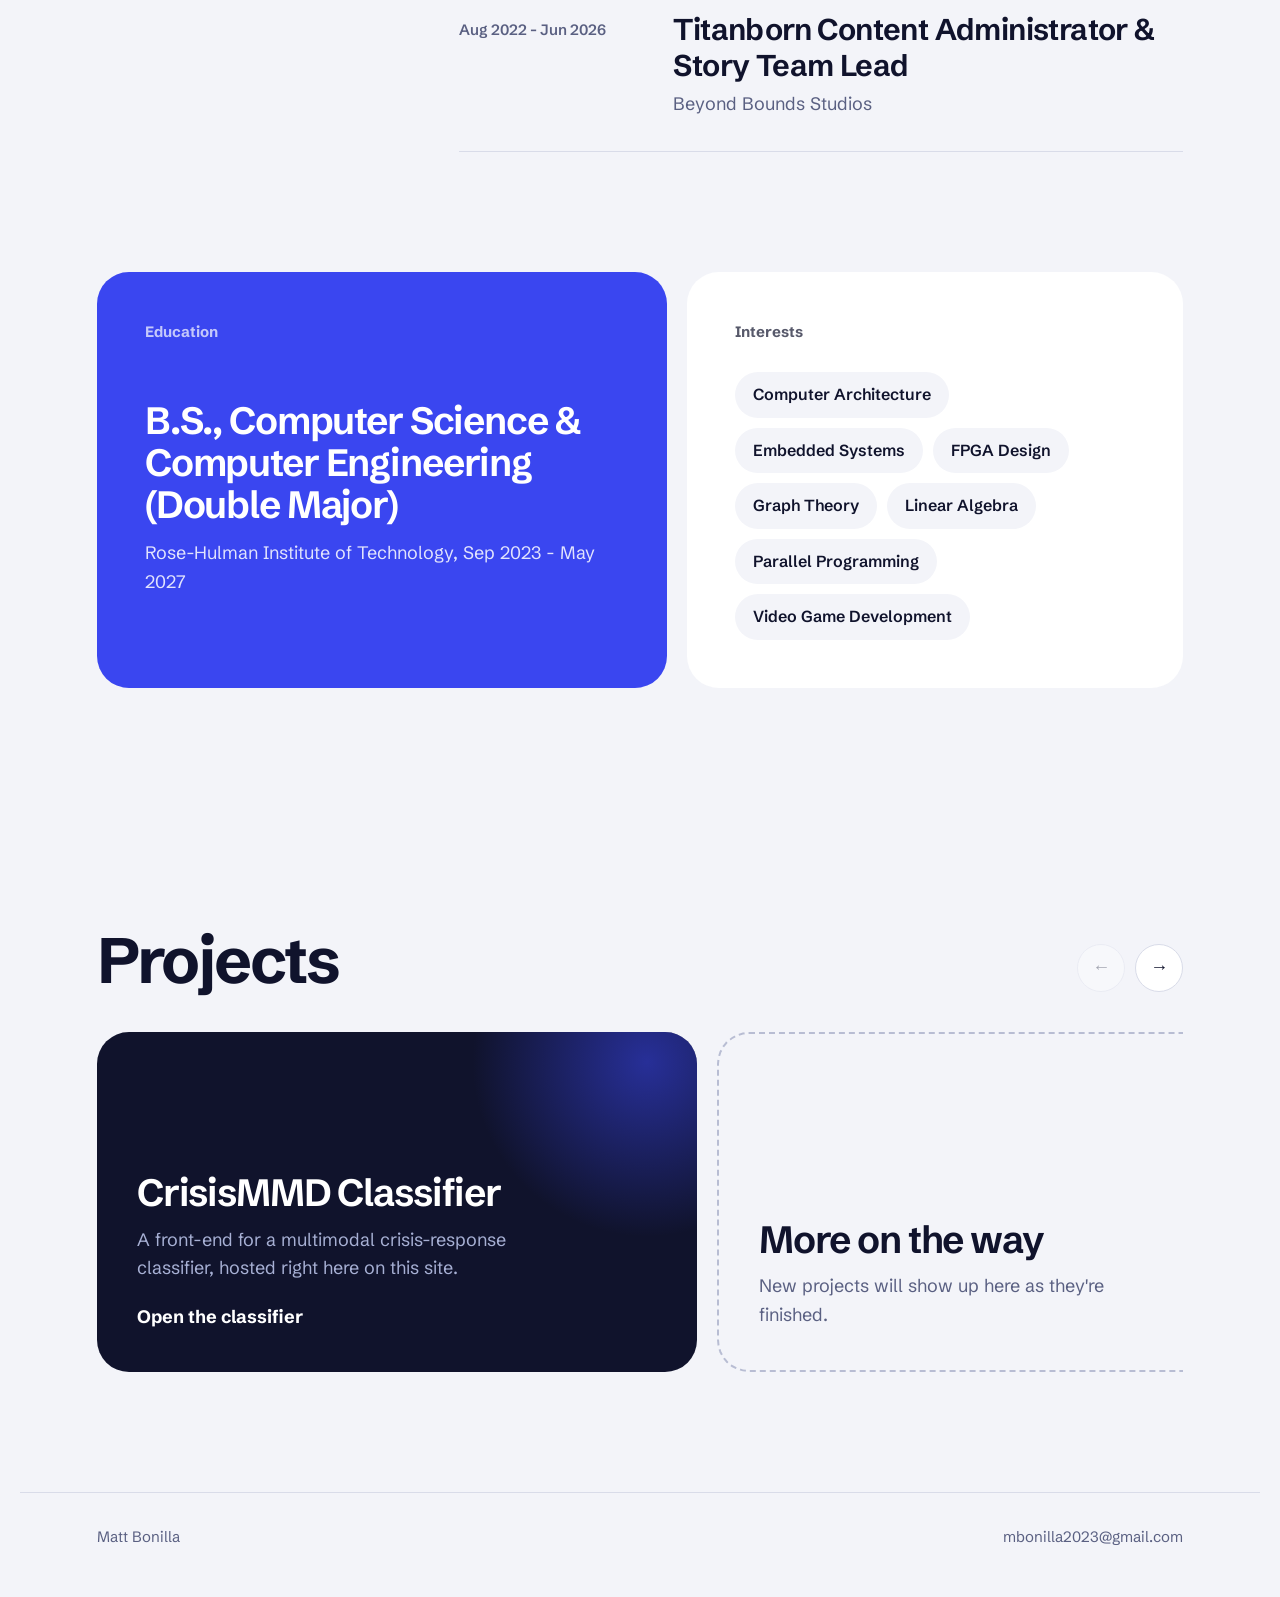
==== commit 893e11ec: "Website overhaul" ====
--- a/index.html
+++ b/index.html
@@ -1,212 +1,168 @@
 <!DOCTYPE html>
+<html lang="en">
 
-<html lang="en" s>
-
-    <!-- Head Wrapper -->
     <head>
-
-        <!-- Encoding & Controll -->
         <meta charset="utf-8">
         <meta name="viewport" content="width=device-width, initial-scale=1">
+        <title>Matt Bonilla | Computer Science &amp; Computer Engineering</title>
 
-        <!-- Bootstrap Framework -->
-        <!-- <link href="https://cdn.jsdelivr.net/npm/bootstrap@5.3.8/dist/css/bootstrap.min.css" rel="stylesheet" integrity="sha384-sRIl4kxILFvY47J16cr9ZwB07vP4J8+LH7qKQnuqkuIAvNWLzeN8tE5YBujZqJLB" crossorigin="anonymous"> -->
-        <link href="https://cdn.jsdelivr.net/npm/bootstrap@6.0.0-alpha.1/dist/css/bootstrap.min.css" rel="stylesheet" integrity="sha384-B/GM4XqrwHnWXNOWMbloTmrYXZg10cakYGmpfsR/bbzQ6JAJI4ihuyADKLnBgrCe" crossorigin="anonymous">
-        <script type="module" src="https://cdn.jsdelivr.net/npm/bootstrap@6.0.0-alpha.1/dist/js/bootstrap.bundle.min.js" integrity="sha384-1a/pXj49ZQ1aHEmrJ+gMw1otqoVsYwlEnlD8mIfY2TV03r20Y0CN7uqx1tQogjPL" crossorigin="anonymous"></script>
+        <!-- Fonts -->
+        <link rel="preconnect" href="https://fonts.googleapis.com">
+        <link rel="preconnect" href="https://fonts.gstatic.com" crossorigin>
+        <link href="https://fonts.googleapis.com/css2?family=Schibsted+Grotesk:wght@400..800&display=swap" rel="stylesheet">
 
-
-        <!-- CSS Scripts -->
-        <!-- <link rel="stylesheet" href="/styles/details.css"> -->
+        <!-- Styles -->
         <link rel="stylesheet" href="./styles/main.css">
         <link rel="stylesheet" href="./styles/media.css">
 
-        <!-- Tab Bar Details -->
-        <title> Welcome to my site! </title>
-
+        <script src="./scripts/main.js" defer></script>
     </head>
 
-    <!-- Body Wrapper -->
-    <body id="HomePage" class="mb-body">
+    <body id="HomePage">
 
-        <!-- Navigation Bar -->
-        <nav class="mb-navbar d-flex justify-content-evenly align-items-center">
-            <a href="index.html"><button type="button" class="btn mb-navbar-button"> Home </button></a> 
-            <button type="button" class="btn mb-navbar-button"> W.I.P. </button>
-            <a href="hobbies.html"><button type="button" class="btn mb-navbar-button" > Hobbies </button></a> 
-            <button type="button" class="btn mb-navbar-button" data-bs-toggle="menu" aria-expanded="false"> Projects </button>
-            <div class="menu">
-                <a class="menu-item" href="crisismmd.html"> CrisisMMD Classifier </a>
+        <!-- Navigation -->
+        <nav class="mb-nav" aria-label="Main">
+            <a href="index.html" class="mb-nav-link" aria-current="page">Home</a>
+            <a href="hobbies.html" class="mb-nav-link">Hobbies</a>
+            <div class="mb-dropdown">
+                <button type="button" class="mb-nav-link" aria-haspopup="true" aria-expanded="false">Projects</button>
+                <div class="mb-menu">
+                    <a class="mb-menu-item" href="crisismmd.html">CrisisMMD Classifier</a>
+                </div>
             </div>
         </nav>
 
-        <!-- Back-to-Top Button -->
-        <button type="button" id="mb-back-to-top-btn" class="btn" onclick="scrollToTop('mb-back-to-top-btn', 'HomePage')">
-            Back to Top
-        </button>
+        <button type="button" id="mb-back-to-top-btn">Back to top</button>
 
-        
-        <!-- Body Content -->
-        <div class="mb-body-container container-fluid" style="--bs-gutter-x: 0rem">
+        <main>
 
-            <div class="mb-body-container-row">
+            <!-- Hero -->
+            <header class="mb-hero">
+                <canvas class="mb-hero-canvas" aria-hidden="true"></canvas>
+                <div class="mb-hero-inner">
+                    <div>
+                        <h1 class="mb-hero-name">
+                            <span class="mb-line"><span>Matt</span></span>
+                            <span class="mb-line"><span>Bonilla</span></span>
+                        </h1>
+                        <p class="mb-hero-sub">Double major in Computer Science and Computer Engineering at Rose-Hulman Institute of Technology.</p>
 
-                <!-- Intro / About Me-->
-                <section class="mb-card-container-100 mb-card-visual container-fluid">
-                    <div class="mb-body-container-row">
+                        <nav class="mb-media-container" aria-label="Social links">
+                            <a href="mailto:mbonilla2023@gmail.com" title="Email" class="media-link">
+                                <img src="./images/email_icon.svg" alt="Email" class="media-icon">
+                            </a>
+                            <a href="https://www.linkedin.com/in/matthew-bonilla-7897b0318/" title="LinkedIn" class="media-link">
+                                <img src="./images/LI-In-Bug.png" alt="LinkedIn" class="media-icon">
+                            </a>
+                            <a href="https://github.com/bonillml" title="GitHub" class="media-link">
+                                <img src="./images/GitHub_Invertocat_Black.svg" alt="GitHub" class="media-icon">
+                            </a>
+                            <a href="https://www.rose-hulman.edu/index.html" title="Rose-Hulman Institute of Technology" class="media-link">
+                                <img src="./images/RH_G_HiRes-RGB-1c.png" alt="Rose-Hulman Institute of Technology" class="media-icon">
+                            </a>
+                        </nav>
+                    </div>
+                    <div class="mb-hero-aside">
                         <img src="./images/self_portrait.jpg" alt="Matt Bonilla" title="Matt Bonilla" class="mb-img mb-img-square mb-img-square-cropped">
-                        <section class="mb-am-text-container flex-grow-1">
-                            <header class="mb-body-section-title"> Matt Bonilla </header>
-                            <div class="d-flex flex-column">
-                                <div class="mb-am-text mb-body-text"> Double Major in Computer Science and Computer Engineering at Rose-Hulman Institute of Technology. </div>
-                                <nav class="mb-media-container" style="margin-top: 30px">
-                                    
-                                    <!-- Social Media Links & Icons -->
-                                    <a href="mailto:mbonilla2023@gmail.com" title="Email" class="media-link">
-                                        <img src="./images/email_icon.svg" alt="Email" class="media-icon">
-                                    </a>
-                                    <a href="https://www.linkedin.com/in/matthew-bonilla-7897b0318/" title="LinkedIn" class="media-link">
-                                        <span class="linkedin-interactive">
-                                            <img src="./images/LI-In-Bug.png" alt="LinkedIn" class="media-icon">
-                                        </span> 
-                                    </a>
-                                    <a href="https://github.com/bonillml" title="GitHub" class="media-link">
-                                        <img src="./images/GitHub_Invertocat_Black.svg" alt="GitHub" class="media-icon">
-                                    </a>
-                                    <a href="https://www.rose-hulman.edu/index.html" title="Rose-Hulman Institute of Technology" class="media-link">
-                                        <img src="./images/RH_G_HiRes-RGB-1c.png" alt="Rose-Hulman Institute of Technology" class="media-icon">
-                                    </a>
-                                </nav>
-                            </div>
-                        </section>
-                    </div>          
-                </section>
-            </div>
+                    </div>
+                </div>
+            </header>
 
-            <!-- Education -->
-            <div class="mb-body-container-row">
-                <section class="mb-card-container-100 mb-card-visual mb-ci-list-container"> 
-                    <header class="mb-body-section-title"> Education </header>
-                    <ul class="mb-ci-list">
-                        <li class="mb-ci-list-item">
-                            <p class="mb-ci-date"> Sep 2023 - May 2027 </p>
-                            <p class="mb-ci-list-item-desc"> Rose-Hulman Institute of Technology - B.S., Computer Science & Computer Engineering (Double Major) </p>
-                        </li>
+            <!-- Career -->
+            <section class="mb-section mb-career" aria-labelledby="career-title">
+                <h2 class="mb-section-title" id="career-title">Career</h2>
+                <ul class="mb-rows">
+                    <li class="mb-row">
+                        <p class="mb-row-date">Jun 2026 - Nov 2026</p>
+                        <div>
+                            <h3 class="mb-row-role">R&amp;D FPGA Intern</h3>
+                            <p class="mb-row-org">Keysight Technologies Inc.</p>
+                        </div>
+                    </li>
+                    <li class="mb-row">
+                        <p class="mb-row-date">Jun 2026 - Present</p>
+                        <div>
+                            <h3 class="mb-row-role">Titanborn Project Manager</h3>
+                            <p class="mb-row-org">Beyond Bounds Studios</p>
+                        </div>
+                    </li>
+                    <li class="mb-row">
+                        <p class="mb-row-date">Jun 2025 - Aug 2025</p>
+                        <div>
+                            <h3 class="mb-row-role">Embedded System Engineer</h3>
+                            <p class="mb-row-org">Rose-Hulman Institute of Technology</p>
+                        </div>
+                    </li>
+                    <li class="mb-row">
+                        <p class="mb-row-date">Sep 2024 - Present</p>
+                        <div>
+                            <h3 class="mb-row-role">TA and Grader for ECE &amp; CSSE Departments</h3>
+                            <p class="mb-row-org">Rose-Hulman Institute of Technology</p>
+                        </div>
+                    </li>
+                    <li class="mb-row">
+                        <p class="mb-row-date">Aug 2022 - Jun 2026</p>
+                        <div>
+                            <h3 class="mb-row-role">Titanborn Content Administrator &amp; Story Team Lead</h3>
+                            <p class="mb-row-org">Beyond Bounds Studios</p>
+                        </div>
+                    </li>
+                </ul>
+            </section>
+
+            <!-- Education + Interests -->
+            <section class="mb-section mb-bento" aria-label="Education and interests">
+                <div class="mb-tile mb-tile--edu">
+                    <h2 class="mb-tile-title">Education</h2>
+                    <div>
+                        <p class="mb-edu-degree">B.S., Computer Science &amp; Computer Engineering (Double Major)</p>
+                        <p class="mb-edu-meta">Rose-Hulman Institute of Technology, Sep 2023 - May 2027</p>
+                    </div>
+                </div>
+                <div class="mb-tile mb-tile--int">
+                    <h2 class="mb-tile-title">Interests</h2>
+                    <ul class="mb-chips">
+                        <li class="mb-chip">Computer Architecture</li>
+                        <li class="mb-chip">Embedded Systems</li>
+                        <li class="mb-chip">FPGA Design</li>
+                        <li class="mb-chip">Graph Theory</li>
+                        <li class="mb-chip">Linear Algebra</li>
+                        <li class="mb-chip">Parallel Programming</li>
+                        <li class="mb-chip">Video Game Development</li>
                     </ul>
-                </section>
-            </div>
+                </div>
+            </section>
 
-            <div class="mb-body-container-row">
+            <!-- Projects -->
+            <section class="mb-section" aria-labelledby="projects-title">
+                <div class="mb-carousel">
+                    <div class="mb-projects-head">
+                        <h2 class="mb-section-title" id="projects-title">Projects</h2>
+                        <div class="mb-carousel-controls">
+                            <button type="button" class="mb-carousel-btn" data-carousel="prev" aria-label="Previous project">&#8592;</button>
+                            <button type="button" class="mb-carousel-btn" data-carousel="next" aria-label="Next project">&#8594;</button>
+                        </div>
+                    </div>
+                    <div class="mb-carousel-track">
+                        <a class="mb-slide" href="crisismmd.html">
+                            <h3>CrisisMMD Classifier</h3>
+                            <p>A front-end for a multimodal crisis-response classifier, hosted right here on this site.</p>
+                            <span class="mb-slide-cta">Open the classifier</span>
+                        </a>
+                        <div class="mb-slide mb-slide--muted">
+                            <h3>More on the way</h3>
+                            <p>New projects will show up here as they're finished.</p>
+                        </div>
+                    </div>
+                </div>
+            </section>
 
-                <!-- Career List -->
-                <section class="mb-card-container-70 mb-card-visual mb-ci-list-container">
-                    <header class="mb-body-section-title"> Career </header>
-                    <ul class="mb-ci-list">
-                        <li class="mb-ci-list-item">
-                            <p class="mb-ci-date"> Jun 2026 - Nov 2026 </p>
-                            <p class="mb-ci-list-item-desc"> Keysight Technologies Inc. - R&D FPGA Intern</p>
-                        </li>
-                        <li class="mb-ci-list-item">
-                            <p class="mb-ci-date"> Jun 2026 - Present </p>
-                            <p class="mb-ci-list-item-desc"> Beyond Bounds Studios - Titanborn Project Manager</p>
-                        </li>
-                        <li class="mb-ci-list-item">
-                            <p class="mb-ci-date"> Sep 2024 - Present </p>
-                            <p class="mb-ci-list-item-desc"> Rose-Hulman Institute of Technology - TA and Grader for ECE & CSSE Departments</p>
-                        </li>
-                        <li class="mb-ci-list-item">
-                            <p class="mb-ci-date"> Aug 2022 - Jun 2026 </p>
-                            <p class="mb-ci-list-item-desc"> Beyond Bounds Studios - Titanborn Content Administrator & Story Team Lead</p>
-                        </li>
-                    </ul>
-                </section>
+        </main>
 
-                <!-- Interests List -->
-                <section class="mb-card-container-30 mb-card-visual mb-ci-list-container">
-                    <header class="mb-body-section-title"> Interests </header>
-                    <ul class="mb-ci-list">
-                        <li class="mb-ci-list-item">
-                            <p class="mb-ci-list-item-desc"> Computer Architecture</p>
-                        </li>
-                        <li class="mb-ci-list-item">
-                            <p class="mb-ci-list-item-desc"> Embedded Systems</p>
-                        </li>
-                        <li class="mb-ci-list-item">
-                            <p class="mb-ci-list-item-desc"> FPGA Design</p>
-                        </li>
-                        <li class="mb-ci-list-item">
-                            <p class="mb-ci-list-item-desc"> Graph Theory</p>
-                        </li>
-                        <li class="mb-ci-list-item">
-                            <p class="mb-ci-list-item-desc"> Linear Algebra</p>
-                        </li>
-                        <li class="mb-ci-list-item">
-                            <p class="mb-ci-list-item-desc"> Parallel Programming</p>
-                        </li>
-                        <li class="mb-ci-list-item">
-                            <p class="mb-ci-list-item-desc"> Video Game Development</p>
-                        </li>
-                    </ul>
-                </section>
-            </div>
-        </div>
-
-        <script>
-
-            // Global Variables
-            let disableScrollListener = false;
-            let lastScrollY = window.scrollY;
-            let scrollUpDist = 0;
-            const toTopBtnScrollThresh = 100;
-
-            function scrollToSection(id) {
-                document.getElementById(id).scrollIntoView(
-                {
-                    behavior: 'smooth',
-                    block: 'start'
-                });
-            }
-
-            function scrollToTop(selfId, targetId) {
-                disableScrollListener = true;
-                scrollToSection(targetId);
-                scrollUpDist = 0;
-                document.getElementById(selfId).classList.remove('visible');
-
-                setTimeout(() => {
-                    disableScrollListener = false;
-                    lastScrollY = window.scrollY;
-                }, 500);
-            }
-
-            // Back-to-Top button appears after user scrolls up
-            window.addEventListener('scroll', () => {
-                if (disableScrollListener) return;
-
-                const toTopBtn = document.querySelector('#mb-back-to-top-btn');
-                const curScrollY = window.scrollY;
-
-                if (curScrollY < lastScrollY) {
-                    scrollUpDist += lastScrollY - curScrollY;
-                }
-                else {
-                    scrollUpDist = 0;
-                    toTopBtn.classList.remove('visible');
-                }
-
-                if ((scrollUpDist > toTopBtnScrollThresh) && (curScrollY > 100)) {
-                    toTopBtn.classList.add('visible');
-                }
-
-                if (curScrollY <= 100) {
-                    scrollUpDist = 0;
-                    toTopBtn.classList.remove('visible');
-                }
-
-                lastScrollY = curScrollY;
-            });
-        </script>   
+        <footer class="mb-footer">
+            <p>Matt Bonilla</p>
+            <a href="mailto:mbonilla2023@gmail.com">mbonilla2023@gmail.com</a>
+        </footer>
     </body>
 
-
-
-</html>+</html>
--- a/styles/main.css
+++ b/styles/main.css
@@ -1,314 +1,412 @@
-/* CLASSES (.) */
-
-/* Top-of-page Navigation Bar */
-.mb-navbar
-{
-    background-color: rgb(29, 33, 57);
-    height: 75px;
-    margin-bottom: 25px;
-    max-width: 100vw;
-    max-height: 75px;
-    width: 100%;
-}
-
-.mb-navbar-button
-{
-    background-color: rgb(158, 187, 226);
-    border-color: black;
-    border-width: 0px;
-    
-}
-
-.mb-navbar-button:hover
-{
-    background-color: rgb(175, 133, 181);
-    border-color: black;
-    border-width: 0px;
-    
-}
-
-/* High-Level Content Containers */
-
-.mb-body 
-{
-    background-color: rgb(231, 240, 244);
-    max-width: 100vw;
-}
-
-.mb-body-container
-{
+/* ==========================================================
+   Tokens
+   ========================================================== */
+:root
+{
+    --ink: #10132c;
+    --ink-2: #1b2045;
+    --paper: #f3f4f9;
+    --white: #ffffff;
+    --blue: #3a46f0;
+    --sky: #9ebbe2;
+    --lilac: #af85b5;
+    --muted: #5a6082;
+    --muted-on-dark: #a7b0d4;
+    --line: #d9dce9;
+
+    --font: "Schibsted Grotesk", "Segoe UI", system-ui, sans-serif;
+    --ease: cubic-bezier(0.16, 1, 0.3, 1);
+    --pad: clamp(20px, 6vw, 88px);
+}
+
+/* ==========================================================
+   Base
+   ========================================================== */
+*, *::before, *::after { box-sizing: border-box; }
+
+html { scroll-behavior: smooth; }
+
+body
+{
+    background: var(--paper);
+    color: var(--ink);
+    font-family: var(--font);
+    font-size: 18px;
+    line-height: 1.6;
+    margin: 0;
+    -webkit-font-smoothing: antialiased;
+}
+
+h1, h2, h3, p, ul { margin: 0; padding: 0; }
+ul { list-style: none; }
+a { color: inherit; }
+
+:focus-visible { outline: 3px solid var(--sky); outline-offset: 3px; border-radius: 10px; }
+
+/* ==========================================================
+   Floating navigation
+   ========================================================== */
+.mb-nav
+{
+    align-items: center;
+    background: rgba(16, 19, 44, 0.7);
+    backdrop-filter: blur(16px) saturate(1.4);
+    -webkit-backdrop-filter: blur(16px) saturate(1.4);
+    border: 1px solid rgba(255, 255, 255, 0.12);
+    border-radius: 999px;
     display: flex;
+    gap: 2px;
+    left: 50%;
+    padding: 6px;
+    position: fixed;
+    top: 16px;
+    transform: translateX(-50%);
+    z-index: 1000;
+}
+
+.mb-nav-link
+{
+    background: none;
+    border: 0;
+    border-radius: 999px;
+    color: #d3daf2;
+    cursor: pointer;
+    font: 600 15px/1 var(--font);
+    padding: 11px 18px;
+    text-decoration: none;
+    transition: background-color 0.25s ease, color 0.25s ease;
+}
+
+.mb-nav-link:hover, .mb-nav-link[aria-expanded="true"] { background: rgba(255, 255, 255, 0.1); color: #fff; }
+.mb-nav-link[aria-current="page"] { background: #fff; color: var(--ink); }
+
+.mb-dropdown { position: relative; }
+
+.mb-dropdown > .mb-nav-link::after
+{
+    border-bottom: 2px solid currentColor;
+    border-right: 2px solid currentColor;
+    content: "";
+    display: inline-block;
+    height: 5px;
+    margin-left: 9px;
+    transform: translateY(-3px) rotate(45deg);
+    transition: transform 0.3s var(--ease);
+    width: 5px;
+}
+
+.mb-dropdown > .mb-nav-link[aria-expanded="true"]::after { transform: translateY(0) rotate(225deg); }
+
+.mb-menu
+{
+    background: var(--white);
+    border-radius: 18px;
+    box-shadow: 0 24px 48px rgba(16, 19, 44, 0.28);
+    left: 50%;
+    min-width: 240px;
+    opacity: 0;
+    padding: 8px;
+    pointer-events: none;
+    position: absolute;
+    top: calc(100% + 16px);
+    transform: translate(-50%, -8px) scale(0.97);
+    transform-origin: top center;
+    transition: opacity 0.25s ease, transform 0.4s var(--ease);
+}
+
+.mb-menu.is-open { opacity: 1; pointer-events: auto; transform: translate(-50%, 0) scale(1); }
+
+.mb-menu-item
+{
+    border-radius: 12px;
+    display: block;
+    font-size: 15px;
+    font-weight: 600;
+    padding: 12px 14px;
+    text-decoration: none;
+    transition: background-color 0.2s ease, color 0.2s ease;
+}
+
+.mb-menu-item:hover, .mb-menu-item:focus-visible { background: var(--blue); color: #fff; }
+
+/* ==========================================================
+   Hero
+   ========================================================== */
+.mb-hero
+{
+    background: var(--ink);
+    color: #fff;
+    min-height: max(92vh, 680px);
+    min-height: max(92svh, 680px);
+    overflow: hidden;
+    padding: 150px var(--pad) 220px; /* bottom band is reserved for the waveform */
+    position: relative;
+}
+
+.mb-hero--compact { min-height: 0; }
+
+.mb-hero-canvas { height: 100%; inset: 0; position: absolute; width: 100%; }
+
+.mb-hero-inner
+{
+    align-items: start;
+    display: grid;
+    gap: 40px;
+    grid-template-columns: 1fr auto;
+    margin: 0 auto;
+    max-width: 1240px;
+    position: relative;
+}
+
+.mb-hero-name
+{
+    font-size: clamp(56px, 11.5vw, 156px);
+    font-weight: 700;
+    letter-spacing: -0.05em;
+    line-height: 0.92;
+}
+
+.mb-hero-name--small { font-size: clamp(52px, 9vw, 120px); }
+
+.mb-line { display: block; overflow: hidden; padding-bottom: 0.08em; }
+.mb-line > span { animation: slide-up 1.1s var(--ease) both; display: block; }
+.mb-line:nth-child(2) > span { animation-delay: 0.12s; }
+
+.mb-hero-sub
+{
+    animation: fade-in 1s 0.45s ease both;
+    color: var(--muted-on-dark);
+    font-size: clamp(18px, 2vw, 22px);
+    margin-top: 28px;
+    max-width: 36ch;
+}
+
+.mb-hero-aside { animation: fade-in 1s 0.6s ease both; }
+
+@keyframes slide-up { from { transform: translateY(105%); } to { transform: none; } }
+@keyframes fade-in  { from { opacity: 0; } to { opacity: 1; } }
+
+/* ==========================================================
+   Sections
+   ========================================================== */
+.mb-section { margin: 0 auto; max-width: 1240px; padding: 120px var(--pad); }
+
+.mb-section-title
+{
+    font-size: clamp(38px, 5vw, 64px);
+    font-weight: 700;
+    letter-spacing: -0.035em;
+    line-height: 1;
+}
+
+.mb-text { color: var(--muted); max-width: 60ch; }
+
+/* ---------- Career ---------- */
+.mb-career { display: grid; gap: 48px; grid-template-columns: 1fr 2.3fr; }
+.mb-career .mb-section-title { align-self: start; position: sticky; top: 110px; }
+
+.mb-rows { border-bottom: 1px solid var(--line); }
+
+.mb-row
+{
+    border-top: 1px solid var(--line);
+    display: grid;
+    gap: 24px;
+    grid-template-columns: 190px 1fr;
+    padding: 32px 0;
+    transition: opacity 0.4s ease;
+}
+
+.mb-rows.is-tracking .mb-row { opacity: 0.38; }
+.mb-rows.is-tracking .mb-row.is-active { opacity: 1; }
+
+.mb-row-date
+{
+    color: var(--muted);
+    font-size: 15px;
+    font-weight: 600;
+    padding-top: 6px;
+    transition: color 0.4s ease;
+}
+
+.mb-row.is-active .mb-row-date { color: var(--blue); }
+
+.mb-row-role { font-size: clamp(22px, 2.4vw, 30px); font-weight: 650; letter-spacing: -0.02em; line-height: 1.2; }
+.mb-row-org { color: var(--muted); margin-top: 6px; }
+
+/* ---------- Bento: education + interests ---------- */
+.mb-bento { display: grid; gap: 20px; grid-template-columns: 1.15fr 1fr; padding-top: 0; }
+
+.mb-tile { border-radius: 32px; padding: clamp(28px, 4vw, 48px); }
+
+.mb-tile-title { font-size: 15px; font-weight: 700; letter-spacing: 0; opacity: 0.7; }
+
+.mb-tile--edu { background: var(--blue); color: #fff; display: flex; flex-direction: column; gap: 56px; }
+.mb-edu-degree { font-size: clamp(26px, 3vw, 38px); font-weight: 650; letter-spacing: -0.03em; line-height: 1.1; }
+.mb-edu-meta { margin-top: 14px; opacity: 0.85; }
+
+.mb-tile--int { background: var(--white); }
+
+.mb-chips { display: flex; flex-wrap: wrap; gap: 10px; margin-top: 28px; }
+
+.mb-chip
+{
+    background: var(--paper);
+    border-radius: 999px;
+    font-size: 16px;
+    font-weight: 600;
+    padding: 10px 18px;
+    transition: background-color 0.25s ease, color 0.25s ease;
+}
+
+.mb-chip:hover { background: var(--ink); color: #fff; }
+
+/* ---------- Carousel ---------- */
+.mb-projects-head { align-items: end; display: flex; justify-content: space-between; margin-bottom: 40px; }
+
+.mb-carousel-track
+{
+    display: flex;
+    gap: 20px;
+    overflow-x: auto;
+    scroll-behavior: smooth;
+    scroll-snap-type: x mandatory;
+    scrollbar-width: none;
+}
+
+.mb-carousel-track::-webkit-scrollbar { display: none; }
+
+.mb-slide
+{
+    background: var(--ink);
+    border-radius: 32px;
+    color: #fff;
+    display: flex;
+    flex: 0 0 min(100%, 600px);
     flex-direction: column;
+    gap: 12px;
+    min-height: 340px;
+    overflow: hidden;
+    padding: 40px;
+    position: relative;
+    scroll-snap-align: start;
+    text-decoration: none;
+    transition: transform 0.5s var(--ease);
+}
+
+.mb-slide::before
+{
+    background: radial-gradient(circle, var(--blue), transparent 65%);
+    content: "";
+    height: 380px;
+    opacity: 0.55;
+    position: absolute;
+    right: -140px;
+    top: -160px;
+    transition: transform 0.6s var(--ease);
+    width: 380px;
+}
+
+a.mb-slide:hover { transform: translateY(-6px); }
+a.mb-slide:hover::before { transform: scale(1.25); }
+
+.mb-slide > * { position: relative; }
+.mb-slide h3 { font-size: clamp(28px, 3.2vw, 38px); font-weight: 650; letter-spacing: -0.03em; line-height: 1.1; margin-top: auto; }
+.mb-slide p { color: var(--muted-on-dark); max-width: 38ch; }
+.mb-slide-cta { font-weight: 700; margin-top: 8px; }
+
+.mb-slide--muted { background: transparent; border: 2px dashed #b8bdd3; color: var(--ink); }
+.mb-slide--muted::before { display: none; }
+.mb-slide--muted p { color: var(--muted); }
+
+.mb-carousel-controls { align-items: center; display: flex; gap: 10px; }
+
+.mb-carousel-btn
+{
+    background: var(--white);
+    border: 1px solid var(--line);
+    border-radius: 50%;
+    color: var(--ink);
+    cursor: pointer;
+    font-size: 18px;
+    height: 48px;
+    transition: background-color 0.25s ease, color 0.25s ease, opacity 0.25s ease;
+    width: 48px;
+}
+
+.mb-carousel-btn:hover:not(:disabled) { background: var(--ink); color: #fff; }
+.mb-carousel-btn:disabled { cursor: default; opacity: 0.35; }
+
+/* ---------- Footer ---------- */
+.mb-footer
+{
+    align-items: center;
+    border-top: 1px solid var(--line);
+    color: var(--muted);
+    display: flex;
     flex-wrap: wrap;
-    padding: 0px 15vw;
-    max-width: 100%;
-}
-
-.mb-body-container-row
-{
-    display: flex;
-    flex-direction: row;
-    flex-wrap: nowrap;
-    max-width: 100%;
-}
-
-.mb-body-section-even
-{
-    background-color: rgb(231, 240, 244);
-}
-
-.mb-body-section-odd
-{
-    background-color: rgb(64, 73, 123);
-}
-
-.mb-body-section-title
-{
-    color: black;
-    font-size: 30px;
-    font-weight: bold;
-    margin: 0px auto; 
-    margin-bottom: 10px;
-    max-width: 100%;
-}
-
-.mb-body-text
-{
-    color: black;
-    font-size: 20px;
-    font-weight: 400;
-}
-
-.mb-body-text-small 
-{
-    color: black;
     font-size: 15px;
-    font-weight: 400;
-}
-
-.mb-content-container
-{
-    padding: 0px 1.5vw 0px 1.5vw;
-}
-
-@media screen and (max-width: 768px) 
-{
-    .mb-body-container
-    {
-        padding: 0px 10vw;
-    }
-
-    .mb-body-container-row
-    {
-        align-items: center;
-        flex-direction: column;
-    }
-
-    .mb-body-section-title
-    {
-        font-size: 25px;
-        margin: 0px auto;
-        text-align: center;
-    }
-
-    .mb-body-text
-    {
-        font-size: 15px;
-    }
-}
-
-/* Home Page Card Visuals */
-
-.mb-card-visual
-{
-    background-color: white;
-    border-radius: 25px;
-    padding: 25px 45px;
-    margin: 25px 25px;
-}
-
-.mb-card-container-100
-{
-    max-width: calc(70vw * 1);
-    width: calc(70vw * 1);
-}
-
-.mb-card-container-75
-{
-    max-width: calc(70vw * 0.75 - 50px);
-    width: calc(70vw * 0.75 - 50px);
-}
-
-.mb-card-container-70
-{
-    max-width: calc(70vw * 0.7 - 50px);
-    width: calc(70vw * 0.7 - 50px);
-}
-
-.mb-card-container-50
-{
-    max-width: calc(70vw * 0.5 - 50px);
-    width: calc(70vw * 0.5 - 50px);
-}
-.mb-card-container-30
-{
-    max-width: calc(70vw * 0.3 - 50px);
-    width: calc(70vw * 0.3 - 50px);
-}
-
-.mb-card-container-25
-{
-    max-width: calc(70vw * 0.25 - 50px);
-    width: calc(70vw * 0.25 - 50px);
-}
-
-@media screen and (max-width: 768px)
-{
-
-    .mb-card-visual
-    {
-        padding: 25px 25px;
-    }
-
-    .mb-card-container-100, .mb-card-container-75, .mb-card-container-70, .mb-card-container-50, .mb-card-container-30, .mb-card-container-25
-    {
-        max-width: calc(80vw * 1);
-        width: calc(80vw * 1);;
-    }
-}
-
-/* About Me Section */
-
-.mb-am-text
-{
-    max-width: 50vw;
-    overflow-wrap: break-word;
-}
-
-.mb-am-text-container
-{
-    margin: 15px;
-    max-width: 100%;
-}
-
-@media screen and (max-width: 768px)
-{
-
-    .mb-am-text
-    {
-        margin: 0px auto;
-        max-width: 75vw;
-        text-align: center;
-    }
-
-    .mb-am-text-container
-    {
-        margin: 15px;
-    }
-}
-
-
-
-/* Contact Me / Social Medias */
-
-.mb-media-container
-{
-    display: flex;
-    flex-direction: row;
-    justify-content: left;
-    max-width: 100%;
-}
-
-
-@media screen and (max-width: 768px) 
-{
-    .mb-media-container
-    {
-        justify-content: center;
-    }
-}
-
-/* Careers & Interests */
-
-.mb-ci-date 
-{
-    color: rgb(29, 33, 57);
-    font-size: 12px;
-    font-weight: bold;
-    margin: 5px 0px
-}
-
-.mb-ci-list 
-{
-    border-left-color: black;
-    border-left-style: solid;
-    border-left-width: 5px;
-}
-
-.mb-ci-list-item 
-{
-    margin-bottom: 15px;
-    max-width: 50vw;
-}
-
-.mb-ci-list-item-desc 
-{
-
-    font-size: 16px;
-    font-weight: bold;
-    margin: 5px 0px;
-}
-
-.mb-ci-list-container 
-{
-
-    /* align-items: center; */
-    display: flex;
-    flex: 1 1 0;
-    flex-direction: column;
-}
-
-@media screen and (max-width: 768px)
-{
-    .mb-ci-list-container
-    {
-        align-items: start;
-    }
-}
-
-/* IDs (#) */
-
+    gap: 12px;
+    justify-content: space-between;
+    margin: 0 auto;
+    max-width: 1240px;
+    padding: 32px var(--pad) 48px;
+}
+
+.mb-footer a { text-decoration: none; transition: color 0.2s ease; }
+.mb-footer a:hover { color: var(--blue); }
+
+/* ==========================================================
+   Back-to-top
+   ========================================================== */
 #mb-back-to-top-btn
 {
-    background-color: rgb(158, 187, 226);
-    border: solid;
-    border-width: 3px;
-    border-radius: 30px;
+    background: var(--blue);
+    border: 0;
+    border-radius: 999px;
+    box-shadow: 0 12px 32px rgba(58, 70, 240, 0.4);
+    color: #fff;
     cursor: pointer;
-    font-size: 20px;
-    font-weight: 550;
+    font: 650 15px/1 var(--font);
     left: 50%;
     opacity: 0;
-    padding: 15px 25px;
+    padding: 14px 22px;
     pointer-events: none;
     position: fixed;
-    transform: translateX(-50%);
-    transition: opacity 0.3s ease, background-color 0.3s ease;
-    top: 90px;
+    top: 84px;
+    transform: translate(-50%, -12px);
+    transition: opacity 0.3s ease, transform 0.45s var(--ease);
     z-index: 999;
 }
 
-@media screen and (min-width: 768px)
-{
-    #mb-back-to-top-btn:hover 
-    {
-        background-color: rgb(175, 133, 181);
-    }
-}
-
-
-#mb-back-to-top-btn.visible
-{
-    opacity: 1;
-    pointer-events: auto;
-}+#mb-back-to-top-btn.visible { opacity: 1; pointer-events: auto; transform: translate(-50%, 0); }
+
+/* ==========================================================
+   Responsive & motion preferences
+   ========================================================== */
+@media screen and (max-width: 860px)
+{
+    body { font-size: 16px; }
+    .mb-hero { padding-top: 120px; }
+    .mb-hero-inner { grid-template-columns: 1fr; }
+    .mb-hero-aside { order: -1; }
+    .mb-section { padding-bottom: 80px; padding-top: 80px; }
+    .mb-career { grid-template-columns: 1fr; }
+    .mb-career .mb-section-title { position: static; }
+    .mb-row { gap: 6px; grid-template-columns: 1fr; padding: 24px 0; }
+    .mb-row-date { padding-top: 0; }
+    .mb-bento { grid-template-columns: 1fr; }
+    .mb-tile--edu { gap: 36px; }
+    .mb-nav-link { font-size: 14px; padding: 10px 14px; }
+
+    /* Keep the dropdown on-screen: anchor it to the right edge of its button */
+    .mb-menu { left: auto; max-width: calc(100vw - 32px); right: 0; transform: translateY(-8px) scale(0.97); transform-origin: top right; }
+    .mb-menu.is-open { transform: none; }
+}
+
+@media (prefers-reduced-motion: reduce)
+{
+    html { scroll-behavior: auto; }
+    *, *::before, *::after { animation-duration: 0.01ms !important; transition-duration: 0.01ms !important; }
+    .mb-carousel-track { scroll-behavior: auto; }
+}
--- a/styles/media.css
+++ b/styles/media.css
@@ -1,85 +1,86 @@
-/* Images */
+/* ==========================================================
+   Portrait
+   ========================================================== */
+.mb-img { display: block; }
 
-.mb-img 
-{
-    border-radius: 15px;
-    margin: 15px;
-    width: 100%;
-}
-
-.mb-img-square 
+.mb-img-square
 {
     aspect-ratio: 1;
-    max-height: 200px;
-    max-width: 200px;
-}
-
-.mb-img-square-full
-{
-    object-fit: fill;
+    height: clamp(150px, 18vw, 230px);
+    width: clamp(150px, 18vw, 230px);
 }
 
 .mb-img-square-cropped
 {
+    border: 1px solid rgba(255, 255, 255, 0.25);
+    border-radius: 32px;
+    box-shadow: 0 0 0 8px rgba(255, 255, 255, 0.06);
     object-fit: cover;
     object-position: center center;
 }
 
-@media screen and (max-width: 768px)
+/* ==========================================================
+   Social links
+   ========================================================== */
+.mb-media-container
 {
-    .mb-img
-    {
-        margin: 0px 1.5vw;
-        margin-top: 25px;
-    }
-}
-
-/* Contact Me / Social Medias */
-
-.media-icon
-{
-    min-width: 21px;
-    width: 25px;
-}
-
-.linkedin-interactive
-{
-    align-items: center;
-    cursor: pointer !important;
-    display:inline-flex;
-    justify-content: center;
-    pointer-events: none;
+    animation: fade-in 1s 0.6s ease both;
+    display: flex;
+    flex-wrap: wrap;
+    gap: 10px;
+    margin-top: 32px;
 }
 
 .media-link
 {
     align-items: center;
-    aspect-ratio: 1;
-    border: 2px solid transparent;
+    background: rgba(255, 255, 255, 0.94);
     border-radius: 50%;
     display: inline-flex;
+    height: 50px;
     justify-content: center;
-    transition: border-color 0.3s ease, background-color 0.3s ease;
+    transition: transform 0.4s cubic-bezier(0.16, 1, 0.3, 1), box-shadow 0.3s ease;
     width: 50px;
 }
 
-.media-link:hover, .media-link:focus
+.media-link:hover, .media-link:focus-visible
 {
-    background-color: rgba(0, 0, 0, 0.05);
-    border-color: black;
-    outline: none;
+    box-shadow: 0 0 0 4px rgba(158, 187, 226, 0.5);
+    transform: translateY(-4px);
 }
 
-/* Spotify Embed */
+.media-icon { height: 24px; object-fit: contain; width: 24px; }
+
+/* ==========================================================
+   Hobbies: playlist
+   ========================================================== */
+.mb-playlist
+{
+    background: var(--ink);
+    border-radius: 32px;
+    color: #fff;
+    display: grid;
+    gap: 48px;
+    grid-template-columns: 1fr 1.2fr;
+    padding: clamp(28px, 4vw, 56px);
+}
+
+.mb-playlist .mb-section-title { font-size: clamp(32px, 4vw, 52px); margin-bottom: 24px; }
+.mb-playlist .mb-text { color: var(--muted-on-dark); }
+.mb-playlist .mb-text + .mb-text { margin-top: 16px; }
 
 .spotify-embed
 {
-    border-radius: 12px;
-    margin-top: 45px;
-    max-height: 50vh;
+    align-self: center;
+    border: 0;
+    border-radius: 16px;
+    display: block;
     min-height: 352px;
-    overflow: auto;
-    resize: vertical;
+    width: 100%;
+}
 
-    width: 100%;
-}+@media screen and (max-width: 860px)
+{
+    .mb-media-container { margin-top: 24px; }
+    .mb-playlist { gap: 32px; grid-template-columns: 1fr; }
+}
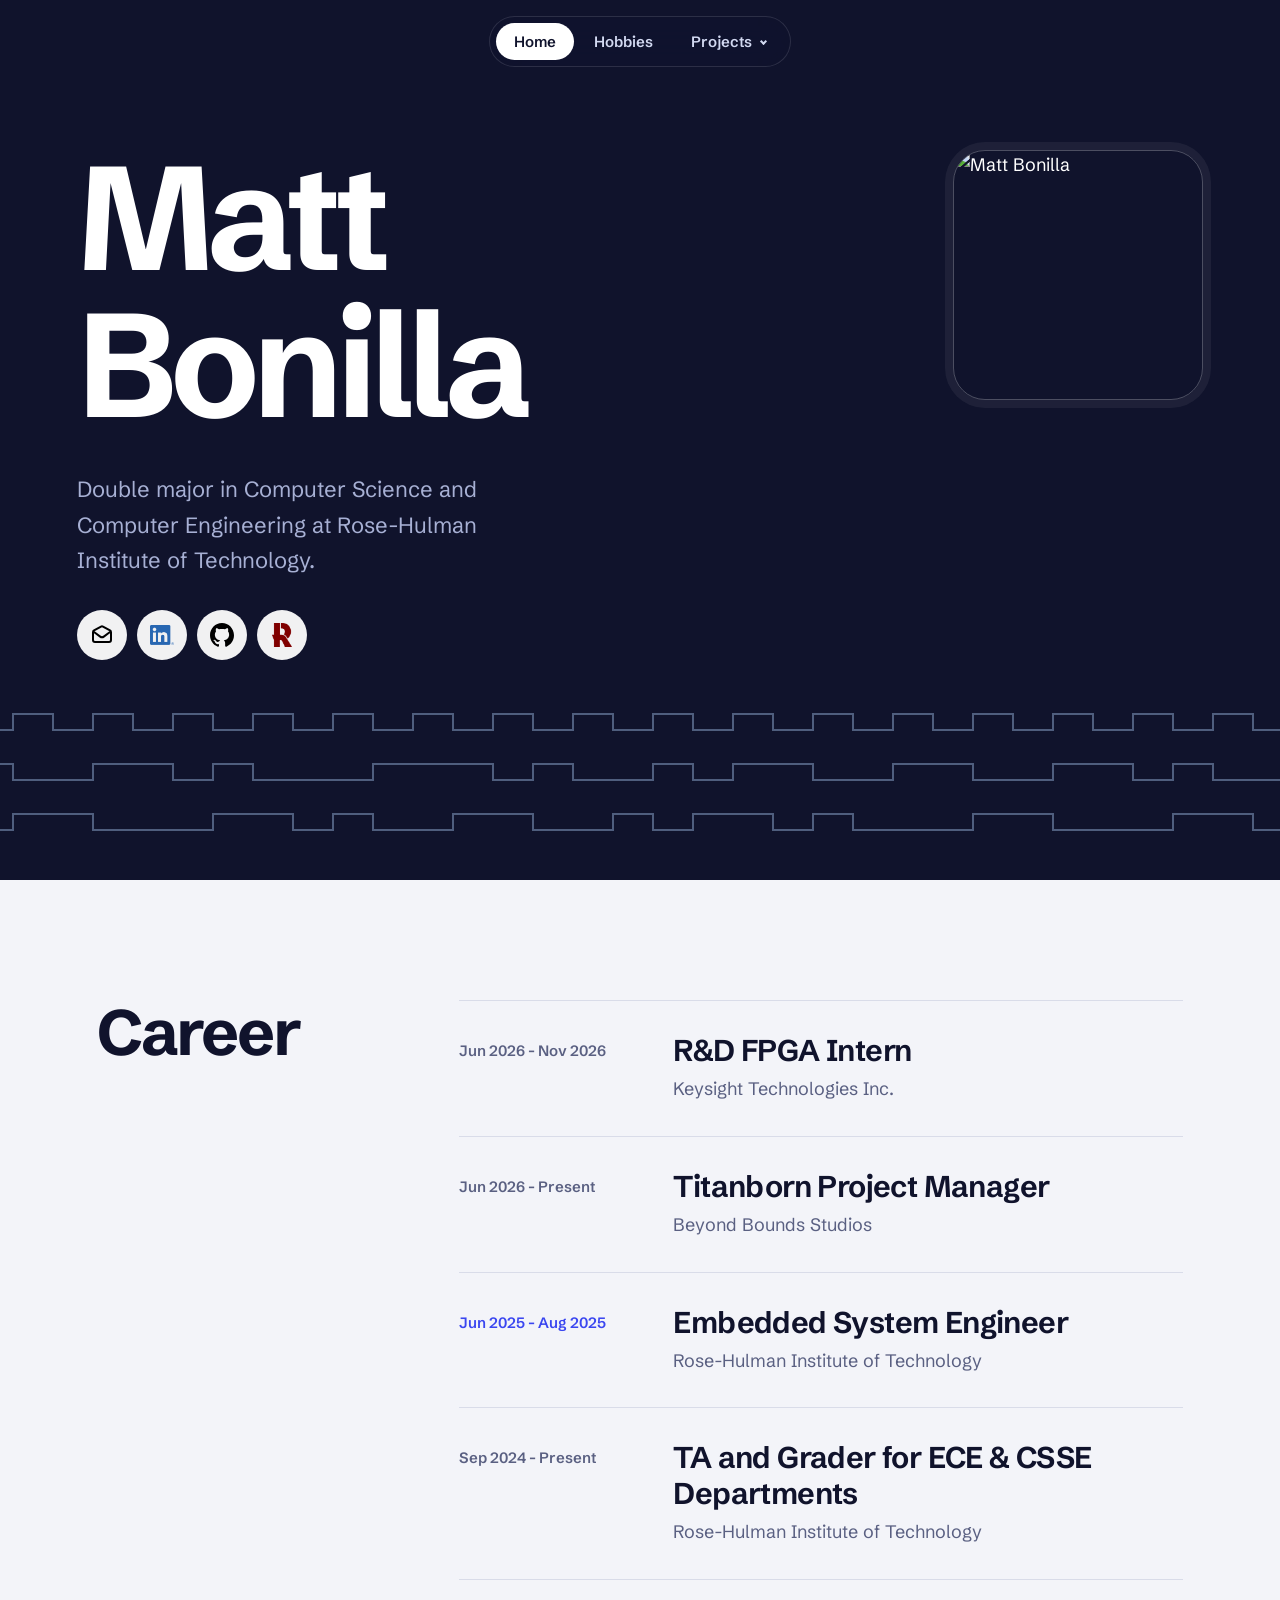
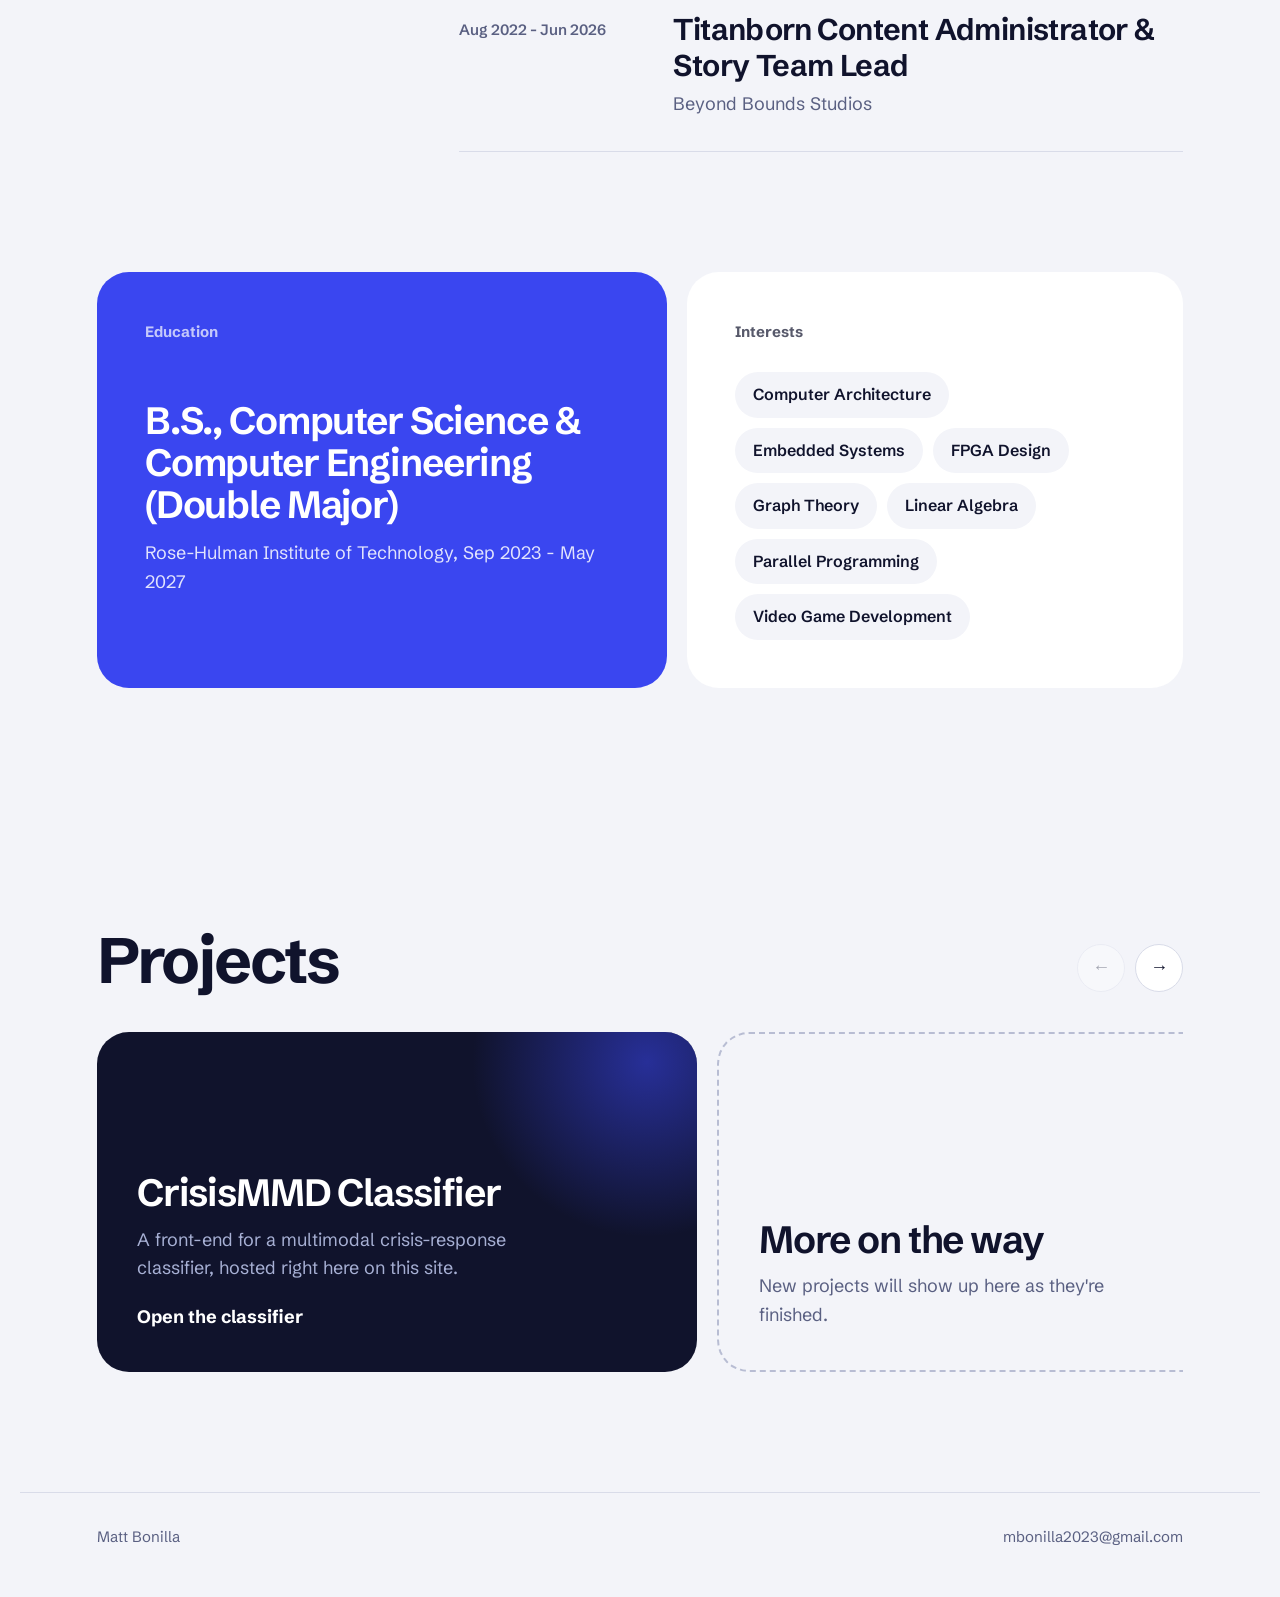
==== commit 37c4e137: "Mobile view fixes" ====
--- a/index.html
+++ b/index.html
@@ -42,8 +42,8 @@
                 <div class="mb-hero-inner">
                     <div>
                         <h1 class="mb-hero-name">
-                            <span class="mb-line"><span>Matt</span></span>
-                            <span class="mb-line"><span>Bonilla</span></span>
+                            <span class="mb-hero-line"><span>Matt</span></span>
+                            <span class="mb-hero-line"><span>Bonilla</span></span>
                         </h1>
                         <p class="mb-hero-sub">Double major in Computer Science and Computer Engineering at Rose-Hulman Institute of Technology.</p>
 
--- a/styles/main.css
+++ b/styles/main.css
@@ -168,9 +168,9 @@
 
 .mb-hero-name--small { font-size: clamp(52px, 9vw, 120px); }
 
-.mb-line { display: block; overflow: hidden; padding-bottom: 0.08em; }
-.mb-line > span { animation: slide-up 1.1s var(--ease) both; display: block; }
-.mb-line:nth-child(2) > span { animation-delay: 0.12s; }
+.mb-hero-line { display: block; overflow: hidden; padding-bottom: 0.08em; }
+.mb-hero-line > span { animation: slide-up 1.1s var(--ease) both; display: block; }
+.mb-hero-line:nth-child(2) > span { animation-delay: 0.12s; }
 
 .mb-hero-sub
 {
@@ -388,8 +388,10 @@
 {
     body { font-size: 16px; }
     .mb-hero { padding-top: 120px; }
+    .mb-hero-line {text-align: center;}
+    .mb-hero-sub {margin: 28px auto 0 auto; text-align: center;}
     .mb-hero-inner { grid-template-columns: 1fr; }
-    .mb-hero-aside { order: -1; }
+    .mb-hero-aside { order: -1; margin: auto; }
     .mb-section { padding-bottom: 80px; padding-top: 80px; }
     .mb-career { grid-template-columns: 1fr; }
     .mb-career .mb-section-title { position: static; }
--- a/styles/media.css
+++ b/styles/media.css
@@ -6,8 +6,8 @@
 .mb-img-square
 {
     aspect-ratio: 1;
-    height: clamp(150px, 18vw, 230px);
-    width: clamp(150px, 18vw, 230px);
+    height: clamp(250px, 18vw, 500px);
+    width: clamp(250px, 18vw, 500px);
 }
 
 .mb-img-square-cropped
@@ -81,6 +81,6 @@
 
 @media screen and (max-width: 860px)
 {
-    .mb-media-container { margin-top: 24px; }
+    .mb-media-container { margin-top: 24px; justify-content: space-evenly;}
     .mb-playlist { gap: 32px; grid-template-columns: 1fr; }
 }
